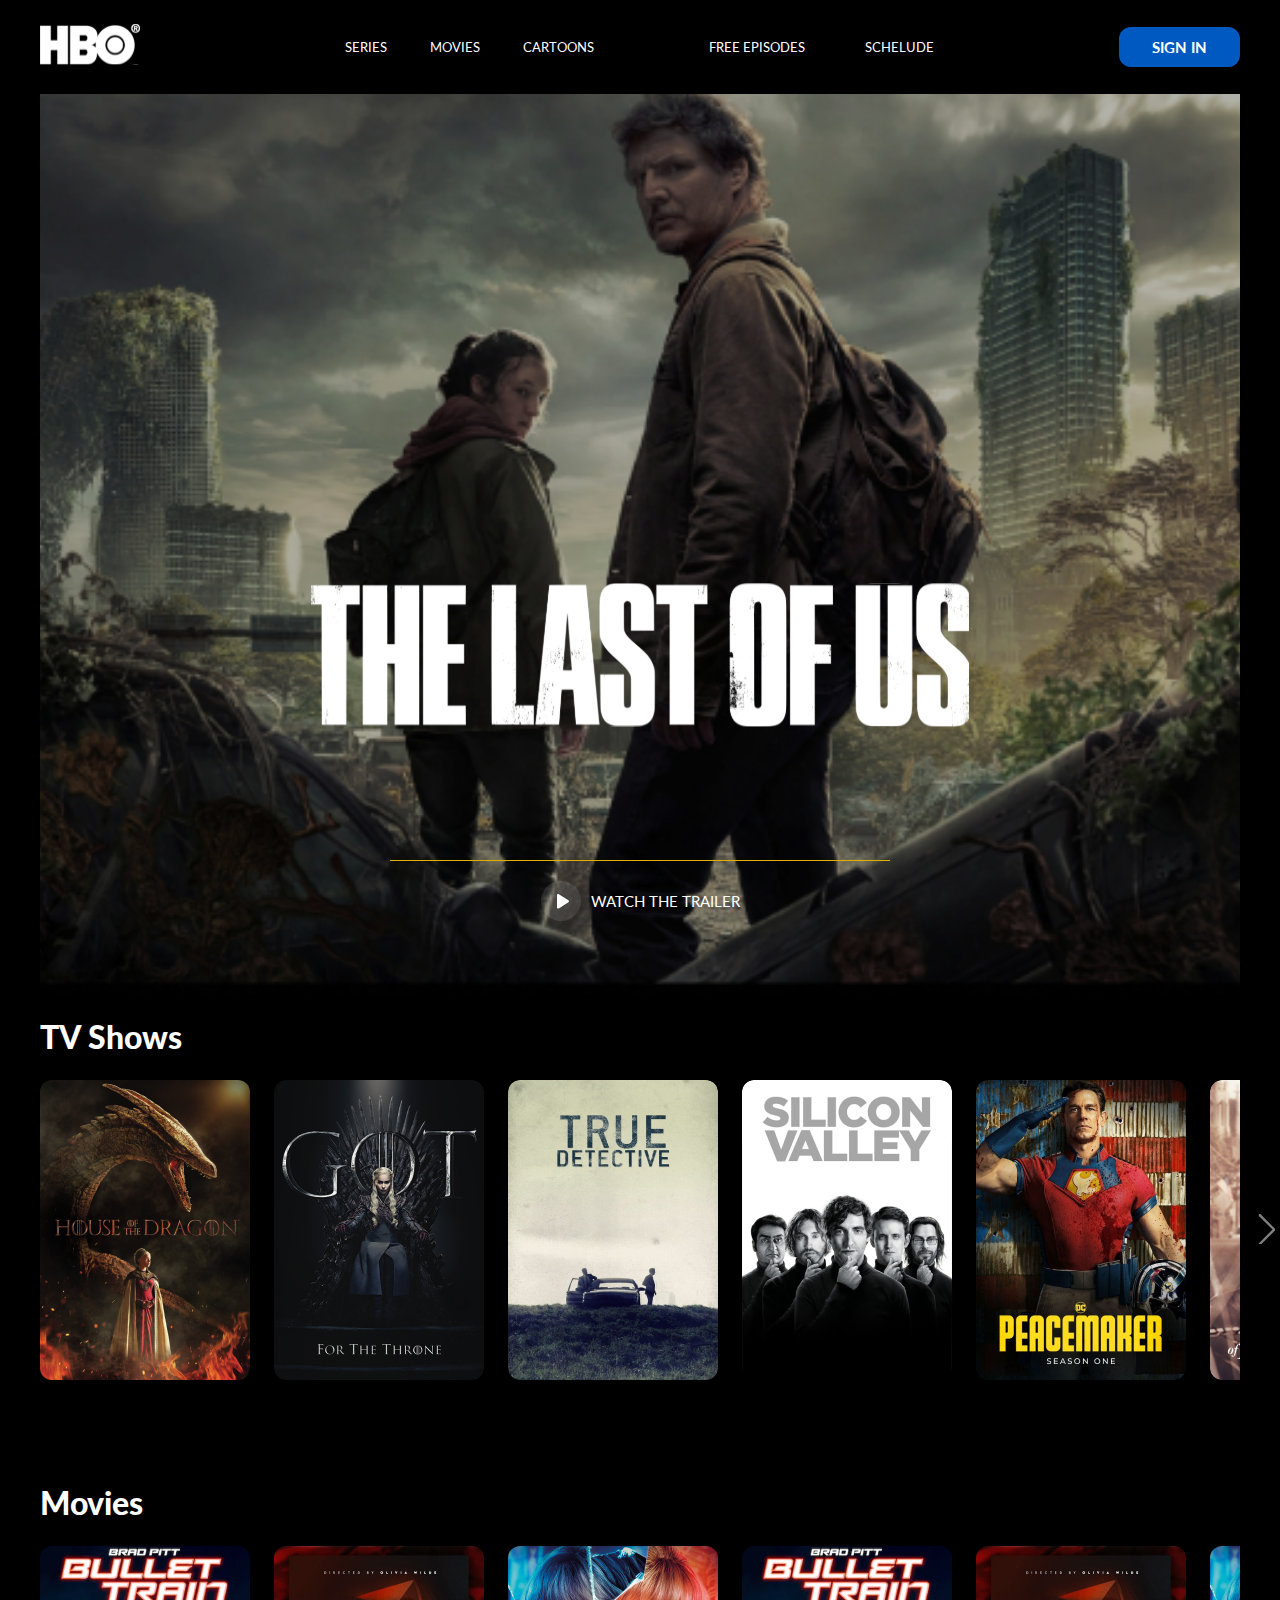
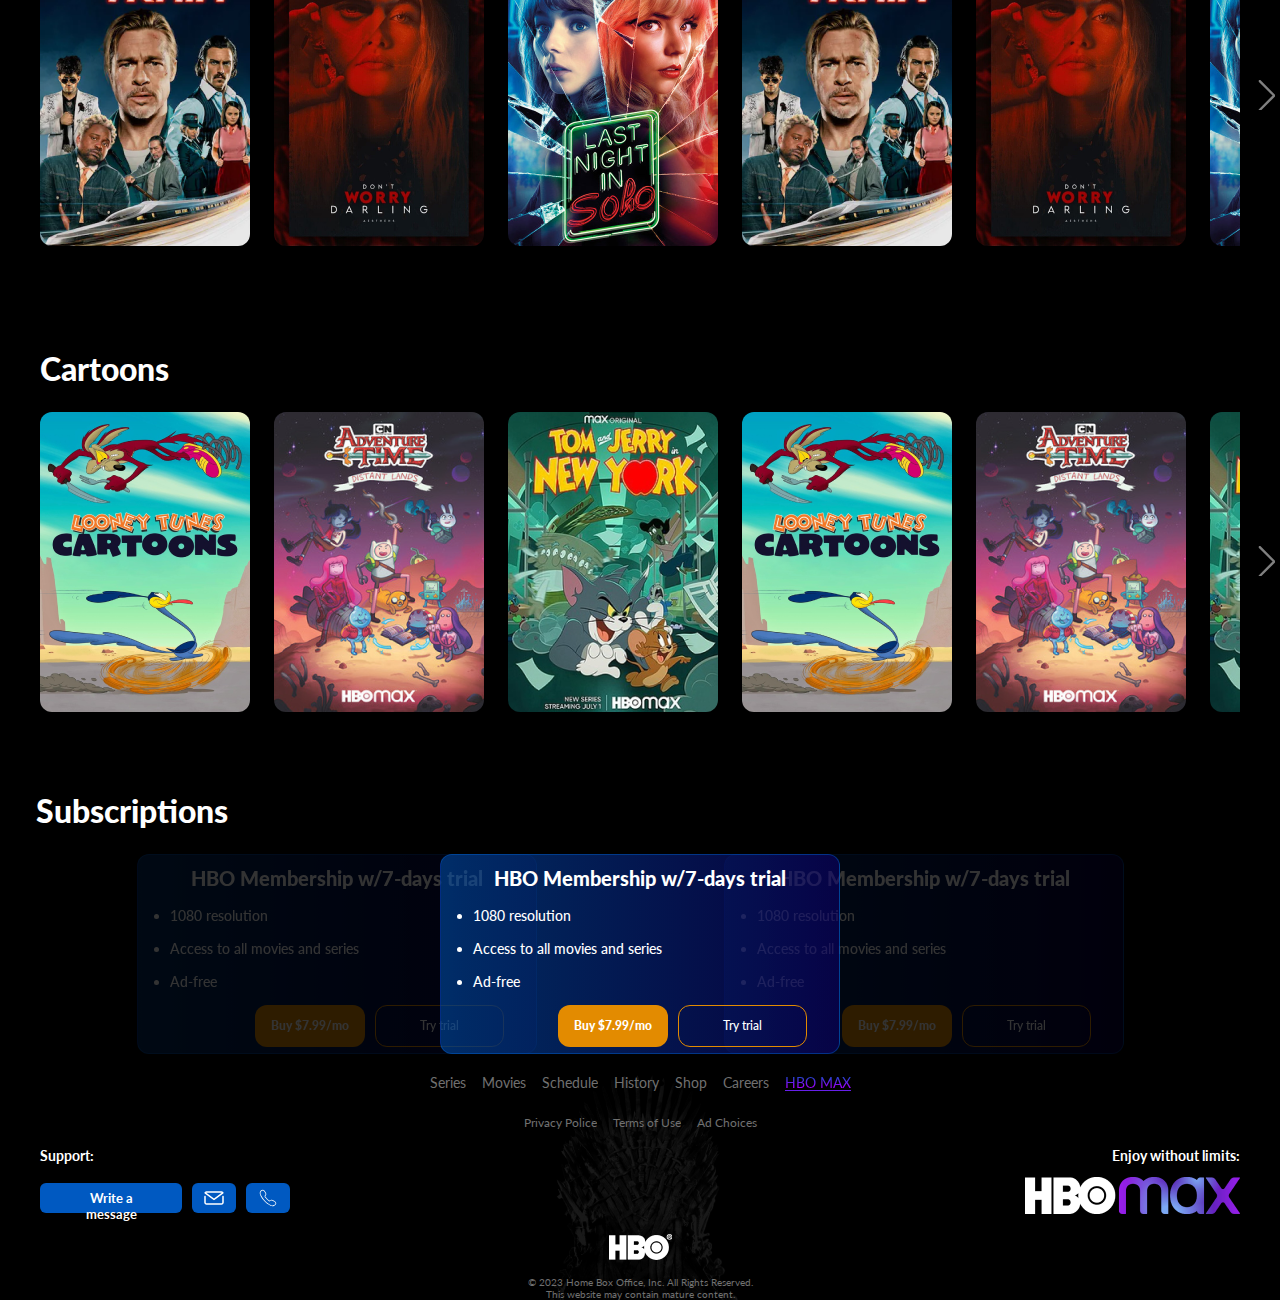
==== lesson 5/index.html @ 8c1ed406 "adding new files" ====
<!DOCTYPE html>
<html lang="en">

<head>
    <meta charset="UTF-8">
    <meta http-equiv="X-UA-Compatible" content="IE=edge">
    <meta name="viewport" content="width=device-width, initial-scale=1.0">
    <title>HBO</title>
    <link rel="stylesheet" href="./style.css">
    <link rel="preconnect" href="https://fonts.googleapis.com">
    <link rel="preconnect" href="https://fonts.gstatic.com" crossorigin>
    <link href="https://fonts.googleapis.com/css2?family=Lato:wght@400;700;900&display=swap" rel="stylesheet">
</head>

<body>
    <header class="header">
        <div class="container">
            <div class="header__HBO">
                <img src="./assets/img/header-logo.svg" alt="header-logo" class="header__logo">
            </div>
            <nav class="header__content">
                <div class="header__content-series">
                    <ul class="content__nav">
                        <li class="content__list"><a href="#tvshows" class="content__series-link">SERIES</a></li>
                        <li class="content__list"><a href="#movies" class="content__series-link">MOVIES</a></li>
                        <li class="content__list"><a href="#cartoons" class="content__series-link">CARTOONS</a></li>
                    </ul>
                </div>
                <div class="header__content-schelude">
                    <ul class="schelude__list">
                        <li class="schelude__link"><a href="index1.html" class="content__series-link">FREE EPISODES</a>
                        </li>
                        <li class="schelude__link"><a href="index3.html" class="content__series-link">SCHELUDE</a></li>
                    </ul>
                </div>
            </nav>
            <div class="header__button">
                <a href="#" class="button__sign">SIGN IN</a>
            </div>
            <div class="burger">
                <span class="line"></span>
                <span class="line"></span>
                <span class="line"></span>
            </div>
        </div>
        <div class="content-menu no">
            <ul class="menu-list">
                <li class="menu-list__item"><a href="" class="content-menu__link">SERIES</a></li>
                <li class="menu-list__item"><a href="" class="content-menu__link">MOVIES</a></li>
                <li class="menu-list__item"><a href="" class="content-menu__link">SCHEDULE</a></li>
                <li class="menu-list__item"><a href="" class="content-menu__link">FREE EPISODES</a></li>
            </ul>
            <button class="content-menu_button">SIGN IN</button>
        </div>
    </header>
    <section class="sign-up disabled">
        <div class="container">
            <h1 class="sign-in__title">SIGN UP</h1>
            <img src="./assets/img/close.svg" alt="" class="sign-in_close">
            <h2 class="sign-in__subtitle">Create an account</h2>

        </div>
        <form class="account">
            <h4 class="account-title">Create an account</h4>
            <div class="account__naming">
                <input class="input input-name" type="text" name="name" placeholder="Your name" />
                <input class="input input-surname" type="text" name="surname" placeholder="Your last name" />
            </div>
            <input class="input input-email" type="email" name="email" placeholder="Email" />
            <input class="input input-password" type="password" name="password" placeholder="Password" />
            <div class="signin__check-block">
                <input id="checkbox-spam" type="checkbox" name="checkbox" />
                <label for="checkbox-spam" class="checkbox-custom"></label>
                <p class="spam">
                    Use my email address to send marketing promotions and offers from
                    HBO Max (a WarnerMedia company) and Affiliates via email, social
                    media and other channels
                </p>
            </div>
            <button class="account-button">CREATE</button>
            <p class="account-privacy">To withdraw your consent (including any consent you have previously given)
                and to learn more about your rights and how
                to exercise them, please read the <span>Privacy Policy.</span></p>
        </form>
        </div>
    </section>
    <section class="hero">
        <div class="container slider">
            <img src="./assets/img/last-logo.svg" alt="hero-logo" class="hero-img">
            <div class="hero-line_basic">
                <div class="hero-line_cursor"></div>
                <div class="hero-line"></div>
            </div>
            <div class="hero-watch">
                <button class="hero-button"></button>
                <p class="hero-text">WATCH THE TRAILER</p>

            </div>

        </div>
    </section>

    <section class="cards" id="tvshows">
        <div class="container cards-arrow">
            <div class="cards-heading">
                <h2 class="cards__title">TV Shows</h2>
            </div>
            <div class="cards-content">
                <div class="card" style="background-image:url(./assets/img/card-1.png)">
                    <div class="card-inside">
                        <div class="card-visible">
                            <div class="card-rating">
                                <div class="star"><img src="./assets/img/rating.svg" alt=""></div>
                                <div class="number">8.1</div>
                            </div>
                            <p class="card-year">2022</p>
                        </div>
                        <p class="season">Season 1</p>
                        <h3 class="card-title">House of the Dragon</h3>
                        <p class="card-subtitle">An internal succession war within House Targaryen at the height of its
                            power, 172 years before the birth of Daenerys
                            Targaryen.</p>
                        <button class="card-button">WATCH</button>
                    </div>
                </div>
                <div class="card" style="background-image:url(./assets/img/card-2.png)">
                    <div class="card-inside">
                        <div class="card-visible">
                            <div class="card-rating">
                                <div class="star"><img src="./assets/img/rating.svg" alt=""></div>
                                <div class="number">8.1</div>
                            </div>
                            <p class="card-year">2022</p>
                        </div>
                        <p class="season">Season 1</p>
                        <h3 class="card-title">House of the Dragon</h3>
                        <p class="card-subtitle">An internal succession war within House Targaryen at the height of its
                            power, 172 years before the birth of Daenerys
                            Targaryen.</p>
                        <button class="card-button">WATCH</button>
                    </div>
                </div>
                <div class="card" style="background-image:url(./assets/img/card-3.png)">
                    <div class="card-inside">
                        <div class="card-visible">
                            <div class="card-rating">
                                <div class="star"><img src="./assets/img/rating.svg" alt=""></div>
                                <div class="number">8.1</div>
                            </div>
                            <p class="card-year">2022</p>
                        </div>
                        <p class="season">Season 1</p>
                        <h3 class="card-title">House of the Dragon</h3>
                        <p class="card-subtitle">An internal succession war within House Targaryen at the height of its
                            power, 172 years before the birth of Daenerys
                            Targaryen.</p>
                        <button class="card-button">WATCH</button>
                    </div>
                </div>
                <div class="card" style="background-image:url(./assets/img/card-4.png)">
                    <div class="card-inside">
                        <div class="card-visible">
                            <div class="card-rating">
                                <div class="star"><img src="./assets/img/rating.svg" alt=""></div>
                                <div class="number">8.1</div>
                            </div>
                            <p class="card-year">2022</p>
                        </div>
                        <p class="season">Season 1</p>
                        <h3 class="card-title">House of the Dragon</h3>
                        <p class="card-subtitle">An internal succession war within House Targaryen at the height of its
                            power, 172 years before the birth of Daenerys
                            Targaryen.</p>
                        <button class="card-button">WATCH</button>
                    </div>
                </div>
                <div class="card" style="background-image:url(./assets/img/card-5.png)">
                    <div class="card-inside">
                        <div class="card-visible">
                            <div class="card-rating">
                                <div class="star"><img src="./assets/img/rating.svg" alt=""></div>
                                <div class="number">8.1</div>
                            </div>
                            <p class="card-year">2022</p>
                        </div>
                        <p class="season">Season 1</p>
                        <h3 class="card-title">House of the Dragon</h3>
                        <p class="card-subtitle">An internal succession war within House Targaryen at the height of its
                            power, 172 years before the birth of Daenerys
                            Targaryen.</p>
                        <button class="card-button">WATCH</button>
                    </div>
                </div>
                <div class="card" style="background-image:url(./assets/img/card-6.png)">
                    <div class="card-inside">
                        <div class="card-visible">
                            <div class="card-rating">
                                <div class="star"><img src="./assets/img/rating.svg" alt=""></div>
                                <div class="number">8.1</div>
                            </div>
                            <p class="card-year">2022</p>
                        </div>
                        <p class="season">Season 1</p>
                        <h3 class="card-title">House of the Dragon</h3>
                        <p class="card-subtitle">An internal succession war within House Targaryen at the height of its
                            power, 172 years before the birth of Daenerys
                            Targaryen.</p>
                        <button class="card-button">WATCH</button>
                    </div>
                </div>
                <div class="card" style="background-image:url(./assets/img/card-1.png)">
                    <div class="card-inside">
                        <div class="card-visible">
                            <div class="card-rating">
                                <div class="star"><img src="./assets/img/rating.svg" alt=""></div>
                                <div class="number">8.1</div>
                            </div>
                            <p class="card-year">2022</p>
                        </div>
                        <p class="season">Season 1</p>
                        <h3 class="card-title">House of the Dragon</h3>
                        <p class="card-subtitle">An internal succession war within House Targaryen at the height of its
                            power, 172 years before the birth of Daenerys
                            Targaryen.</p>
                        <button class="card-button">WATCH</button>
                    </div>
                </div>
            </div>
        </div>
    </section>
    <section class="cards" id="movies">
        <div class="container cards-arrow">
            <div class="cards-heading">
                <h2 class="cards__title">Movies</h2>
            </div>
            <div class="cards-content">
                <div class="card" style="background-image:url(./assets/img/card-7.png)">
                    <div class="card-inside">
                        <div class="card-visible">
                            <div class="card-rating">
                                <div class="star"><img src="./assets/img/rating.svg" alt=""></div>
                                <div class="number">8.1</div>
                            </div>
                            <p class="card-year">2022</p>
                        </div>
                        <p class="season">Season 1</p>
                        <h3 class="card-title">House of the Dragon</h3>
                        <p class="card-subtitle">An internal succession war within House Targaryen at the height of its
                            power, 172 years before the birth of Daenerys
                            Targaryen.</p>
                        <button class="card-button">WATCH</button>
                    </div>
                </div>
                <div class="card" style="background-image:url(./assets/img/card-8.png)">
                    <div class="card-inside">
                        <div class="card-visible">
                            <div class="card-rating">
                                <div class="star"><img src="./assets/img/rating.svg" alt=""></div>
                                <div class="number">8.1</div>
                            </div>
                            <p class="card-year">2022</p>
                        </div>
                        <p class="season">Season 1</p>
                        <h3 class="card-title">House of the Dragon</h3>
                        <p class="card-subtitle">An internal succession war within House Targaryen at the height of its
                            power, 172 years before the birth of Daenerys
                            Targaryen.</p>
                        <button class="card-button">WATCH</button>
                    </div>
                </div>
                <div class="card" style="background-image:url(./assets/img/card-9.png)">
                    <div class="card-inside">
                        <div class="card-visible">
                            <div class="card-rating">
                                <div class="star"><img src="./assets/img/rating.svg" alt=""></div>
                                <div class="number">8.1</div>
                            </div>
                            <p class="card-year">2022</p>
                        </div>
                        <p class="season">Season 1</p>
                        <h3 class="card-title">House of the Dragon</h3>
                        <p class="card-subtitle">An internal succession war within House Targaryen at the height of its
                            power, 172 years before the birth of Daenerys
                            Targaryen.</p>
                        <button class="card-button">WATCH</button>
                    </div>
                </div>
                <div class="card" style="background-image:url(./assets/img/card-7.png)">
                    <div class="card-inside">
                        <div class="card-visible">
                            <div class="card-rating">
                                <div class="star"><img src="./assets/img/rating.svg" alt=""></div>
                                <div class="number">8.1</div>
                            </div>
                            <p class="card-year">2022</p>
                        </div>
                        <p class="season">Season 1</p>
                        <h3 class="card-title">House of the Dragon</h3>
                        <p class="card-subtitle">An internal succession war within House Targaryen at the height of its
                            power, 172 years before the birth of Daenerys
                            Targaryen.</p>
                        <button class="card-button">WATCH</button>
                    </div>
                </div>
                <div class="card" style="background-image:url(./assets/img/card-8.png)">
                    <div class="card-inside">
                        <div class="card-visible">
                            <div class="card-rating">
                                <div class="star"><img src="./assets/img/rating.svg" alt=""></div>
                                <div class="number">8.1</div>
                            </div>
                            <p class="card-year">2022</p>
                        </div>
                        <p class="season">Season 1</p>
                        <h3 class="card-title">House of the Dragon</h3>
                        <p class="card-subtitle">An internal succession war within House Targaryen at the height of its
                            power, 172 years before the birth of Daenerys
                            Targaryen.</p>
                        <button class="card-button">WATCH</button>
                    </div>
                </div>
                <div class="card" style="background-image:url(./assets/img/card-9.png)">
                    <div class="card-inside">
                        <div class="card-visible">
                            <div class="card-rating">
                                <div class="star"><img src="./assets/img/rating.svg" alt=""></div>
                                <div class="number">8.1</div>
                            </div>
                            <p class="card-year">2022</p>
                        </div>
                        <p class="season">Season 1</p>
                        <h3 class="card-title">House of the Dragon</h3>
                        <p class="card-subtitle">An internal succession war within House Targaryen at the height of its
                            power, 172 years before the birth of Daenerys
                            Targaryen.</p>
                        <button class="card-button">WATCH</button>
                    </div>
                </div>
                <div class="card" style="background-image:url(./assets/img/card-7.png)">
                    <div class="card-inside">
                        <div class="card-visible">
                            <div class="card-rating">
                                <div class="star"><img src="./assets/img/rating.svg" alt=""></div>
                                <div class="number">8.1</div>
                            </div>
                            <p class="card-year">2022</p>
                        </div>
                        <p class="season">Season 1</p>
                        <h3 class="card-title">House of the Dragon</h3>
                        <p class="card-subtitle">An internal succession war within House Targaryen at the height of its
                            power, 172 years before the birth of Daenerys
                            Targaryen.</p>
                        <button class="card-button">WATCH</button>
                    </div>
                </div>
            </div>
        </div>
    </section>
    <section class="cards" id="cartoons">
        <div class="container cards-arrow">
            <div class="cards-heading">
                <h2 class="cards__title">Cartoons</h2>
            </div>
            <div class="cards-content">
                <div class="card" style="background-image:url(./assets/img/card-10.png)">
                    <div class="card-inside">
                        <div class="card-visible">
                            <div class="card-rating">
                                <div class="star"><img src="./assets/img/rating.svg" alt=""></div>
                                <div class="number">8.1</div>
                            </div>
                            <p class="card-year">2022</p>
                        </div>
                        <p class="season">Season 1</p>
                        <h3 class="card-title">House of the Dragon</h3>
                        <p class="card-subtitle">An internal succession war within House Targaryen at the height of its
                            power, 172 years before the birth of Daenerys
                            Targaryen.</p>
                        <button class="card-button">WATCH</button>
                    </div>
                </div>
                <div class="card" style="background-image:url(./assets/img/card-11.png)">
                    <div class="card-inside">
                        <div class="card-visible">
                            <div class="card-rating">
                                <div class="star"><img src="./assets/img/rating.svg" alt=""></div>
                                <div class="number">8.1</div>
                            </div>
                            <p class="card-year">2022</p>
                        </div>
                        <p class="season">Season 1</p>
                        <h3 class="card-title">House of the Dragon</h3>
                        <p class="card-subtitle">An internal succession war within House Targaryen at the height of its
                            power, 172 years before the birth of Daenerys
                            Targaryen.</p>
                        <button class="card-button">WATCH</button>
                    </div>
                </div>
                <div class="card" style="background-image:url(./assets/img/card-12.png)">
                    <div class="card-inside">
                        <div class="card-visible">
                            <div class="card-rating">
                                <div class="star"><img src="./assets/img/rating.svg" alt=""></div>
                                <div class="number">8.1</div>
                            </div>
                            <p class="card-year">2022</p>
                        </div>
                        <p class="season">Season 1</p>
                        <h3 class="card-title">House of the Dragon</h3>
                        <p class="card-subtitle">An internal succession war within House Targaryen at the height of its
                            power, 172 years before the birth of Daenerys
                            Targaryen.</p>
                        <button class="card-button">WATCH</button>
                    </div>
                </div>
                <div class="card" style="background-image:url(./assets/img/card-10.png)">
                    <div class="card-inside">
                        <div class="card-visible">
                            <div class="card-rating">
                                <div class="star"><img src="./assets/img/rating.svg" alt=""></div>
                                <div class="number">8.1</div>
                            </div>
                            <p class="card-year">2022</p>
                        </div>
                        <p class="season">Season 1</p>
                        <h3 class="card-title">House of the Dragon</h3>
                        <p class="card-subtitle">An internal succession war within House Targaryen at the height of its
                            power, 172 years before the birth of Daenerys
                            Targaryen.</p>
                        <button class="card-button">WATCH</button>
                    </div>
                </div>
                <div class="card" style="background-image:url(./assets/img/card-11.png)">
                    <div class="card-inside">
                        <div class="card-visible">
                            <div class="card-rating">
                                <div class="star"><img src="./assets/img/rating.svg" alt=""></div>
                                <div class="number">8.1</div>
                            </div>
                            <p class="card-year">2022</p>
                        </div>
                        <p class="season">Season 1</p>
                        <h3 class="card-title">House of the Dragon</h3>
                        <p class="card-subtitle">An internal succession war within House Targaryen at the height of its
                            power, 172 years before the birth of Daenerys
                            Targaryen.</p>
                        <button class="card-button">WATCH</button>
                    </div>
                </div>
                <div class="card" style="background-image:url(./assets/img/card-12.png)">
                    <div class="card-inside">
                        <div class="card-visible">
                            <div class="card-rating">
                                <div class="star"><img src="./assets/img/rating.svg" alt=""></div>
                                <div class="number">8.1</div>
                            </div>
                            <p class="card-year">2022</p>
                        </div>
                        <p class="season">Season 1</p>
                        <h3 class="card-title">House of the Dragon</h3>
                        <p class="card-subtitle">An internal succession war within House Targaryen at the height of its
                            power, 172 years before the birth of Daenerys
                            Targaryen.</p>
                        <button class="card-button">WATCH</button>
                    </div>
                </div>
                <div class="card" style="background-image:url(./assets/img/card-10.png)">
                    <div class="card-inside">
                        <div class="card-visible">
                            <div class="card-rating">
                                <div class="star"><img src="./assets/img/rating.svg" alt=""></div>
                                <div class="number">8.1</div>
                            </div>
                            <p class="card-year">2022</p>
                        </div>
                        <p class="season">Season 1</p>
                        <h3 class="card-title">House of the Dragon</h3>
                        <p class="card-subtitle">An internal succession war within House Targaryen at the height of its
                            power, 172 years before the birth of Daenerys
                            Targaryen.</p>
                        <button class="card-button">WATCH</button>
                    </div>
                </div>
            </div>
        </div>
    </section>
    <section class="sub">
        <div class="container">
            <div class="sub-title">
                <h2 class="sub-title__text">Subscriptions</h2>
            </div>
            <div class="sub__cards">
                <div class="sub__cards-first">
                    <h2 class="card__title">HBO Membership w/7-days trial</h2>
                    <ul class="sub__card-list">
                        <li class="sub__list-item">1080 resolution</li>
                        <li class="sub__list-item">Access to all movies and series</li>
                        <li class="sub__list-item">Ad-free</li>
                    </ul>
                    <div class="sub__buttons">
                        <button class="button__sub">Buy $7.99/mo</button>
                        <button class="button__sub-primary">Try trial</button>
                    </div>
                </div>
                <div class="sub__cards-second">
                    <h2 class="card__title">HBO Membership w/7-days trial</h2>
                    <ul class="sub__card-list">
                        <li class="sub__list-item">1080 resolution</li>
                        <li class="sub__list-item">Access to all movies and series</li>
                        <li class="sub__list-item">Ad-free</li>
                    </ul>
                    <div class="sub__buttons">
                        <button class="button__sub">Buy $7.99/mo</button>
                        <button class="button__sub-primary">Try trial</button>
                    </div>
                </div>
                <div class="sub__cards-third">
                    <h2 class="card__title">HBO Membership w/7-days trial</h2>
                    <ul class="sub__card-list">
                        <li class="sub__list-item">1080 resolution</li>
                        <li class="sub__list-item">Access to all movies and series</li>
                        <li class="sub__list-item">Ad-free</li>
                    </ul>
                    <div class="sub__buttons">
                        <button class="button__sub">Buy $7.99/mo</button>
                        <button class="button__sub-primary">Try trial</button>
                    </div>
                </div>
            </div>
        </div>
    </section>
    <footer class="footer">
        <div class="container">
            <div class="footer-content">
                <ul class="content-list">
                    <li class="content-item"><a href="#" class="content-link">Series</a></li>
                    <li class="content-item"><a href="#" class="content-link">Movies</a></li>
                    <li class="content-item"><a href="./index3.html" class="content-link">Schedule</a></li>
                    <li class="content-item"><a href="#" class="content-link">History</a></li>
                    <li class="content-item"><a href="#" class="content-link">Shop</a></li>
                    <li class="content-item"><a href="#" class="content-link">Careers</a></li>
                    <li class="content-item"><a href="#" class="content-link content-big">HBO MAX</a></li>
                </ul>
            </div>
            <div class="footer-policy">
                <ul class="privacy-list">
                    <li class="privacy-item"><a href="#" class="privacy-link">Privacy Police</a></li>
                    <li class="privacy-item"><a href="#" class="privacy-link">Terms of Use</a></li>
                    <li class="privacy-item"><a href="#" class="privacy-link">Ad Choices</a></li>
                </ul>
            </div>
            <div class="footer-hbo">
                <div class="hbo-text">
                    <div class="hbo-enjoy">
                        <p class="support-text">Support:</p>

                    </div>
                    <div class="hbo-support">
                        <p class="enjoy-text">Enjoy without limits:</p>
                    </div>
                </div>
                <div class="hbo-buttons">
                    <div class="small-buttons">
                        <button class="small-write">Write a message</button>
                        <button class="small-mail"></button>
                        <button class="small-phone"></button>
                    </div>
                    <div class="big-button">
                        <img src="./assets/img/hbo-max.png" alt="hbo-max image" class="hbo-max_image">
                    </div>
                </div>
            </div>
            <div class="hbo-center">

                <img src="./assets/img/hbo-logo.png" alt="center-logo" class="center-logo">
                <img src="./assets/img/hbo-max.svg" alt="" class="hbo-max">
            </div>
            <div class="footer-text">
                <p class="text-color">© 2023 Home Box Office, Inc. All Rights Reserved.<br>
                    This website may contain mature content.</p>
            </div>
        </div>
    </footer>
    <script src="./index.js"></script>
</body>

</html>
---- lesson 5/style.css ----
* {
    box-sizing: border-box;
    margin: 0;
    padding: 0;
}

html {
    scroll-behavior: smooth;
}

a {
    text-decoration: none;
}

button {
    border: none;
}

.header .container {
    width: 1290px;
    margin: 0 auto;
    padding-top: 24px;
    display: flex;
    justify-content: space-between;
    padding-bottom: 25px;

}

.header {
    background: #000000;

}

.header__content {
    display: flex;
    justify-content: space-between;
}

.header__button {
    display: flex;
    align-items: center;
}

.header__content-series {

    margin-right: 115px;
}

.content__nav {
    display: flex;
}

.header__content-series {
    display: flex;
    list-style-type: none;
    align-items: center;

}

.content__list {
    margin-right: 43px;
}

.content__list:last-child {
    margin-right: 0;
}

.content__series-link {
    font-family: 'Lato';
    font-style: normal;
    font-weight: 400;
    font-size: 13px;
    line-height: 16px;
    text-decoration: none;
    color: #FFFFFF;


}

.content__lseries-link:last-child {
    margin-right: 0;
}

.header__content-schelude {
    display: flex;
}

.schelude__list {
    display: flex;
    align-items: center;
    list-style: none;
}

.schelude__link {
    font-family: 'Lato';
    font-style: normal;
    font-weight: 400;
    font-size: 13px;
    line-height: 16px;
    text-decoration: none;
    color: #FFFFFF;
    margin-right: 40px;
}



.schelude__link:last-child {
    margin-right: 0;
    transform: translateX(20px);
}

.button__sign {
    background: #0059C1;
    border-radius: 12px;
    padding: 11px 33px;
    font-family: 'Lato';
    font-style: normal;
    font-weight: 700;
    font-size: 15px;
    line-height: 18px;
    /* identical to box height */
    text-decoration: none;

    color: #FFFFFF;
}

.hero {
    background-color: #000000;

}

.hero .container {
    max-width: 1274px;
    height: 100vh;
    margin: 0 auto;
    padding-bottom: 20px;
    background-image: url(./assets/img/fon.png);
    background-size: cover;
    background-repeat: no-repeat;
    background-position: center;
    display: flex;
    justify-content: center;
    flex-direction: column;
    position: relative;
    padding-bottom: 31px;
    transition: background-image 1s ease-in;

}




.hero-img {
    padding-top: 342px;
    margin: 0 auto;
    width: 658px;
    height: 80%;

}

.hero-watch {
    display: flex;
    justify-content: center;
    align-items: center;
}


.hero-line_basic {
    margin-top: 28px;
    display: flex;
    justify-content: center;
    margin-bottom: 20px;
    position: relative;
}

.hero-line {
    border-bottom: 1px solid #fff;
    width: 500px;

}

.hero-line_cursor {
    border-bottom: 1px solid #E3B100;
    width: 500px;
    position: absolute;
    top: 0;
    left: 388px;
    z-index: 1;
    animation: length 12s infinite;
}

@keyframes length {
    0% {
        width: 0%;
    }

    33% {
        width: 165px;
    }

    66% {
        width: 330px;
    }


}



.hero-text {
    font-family: 'Lato';
    font-style: normal;
    font-weight: 400;
    font-size: 15px;
    line-height: 18px;
    /* identical to box height */
    position: relative;

    color: #FFFFFF;
}

.hero-trailer {
    margin-right: 10px;
}

.hero-button {
    background: url("./assets/img/last-play.svg");
    width: 40px;
    height: 40px;
    margin-right: 10px;
}

.cards {
    background-color: #000000;
    padding-top: 24px;
    padding-bottom: 80px;
}

.cards .container {
    max-width: 1290px;
    margin: 0 auto;

}

.cards-content {
    overflow-x: auto;
}

::-webkit-scrollbar {
    display: none;
}

.cards__title {

    font-family: 'Lato';
    font-style: normal;
    font-weight: 900;
    font-size: 32px;
    line-height: 38px;

    color: #FFFFFF;
    margin-bottom: 24px;
}

.cards-content {
    display: flex;
}

.card {
    width: 210px;
    margin-right: 24px;
    height: 300px;
    border-radius: 12px;
}

.card:last-child {
    margin-right: 0;
}

.card-visible {
    display: flex;
    justify-content: space-between;
    align-items: center;
    padding-top: 20px;
}

.card-rating {
    display: flex;
    justify-content: space-between;
    align-items: center;

}

.card-inside {
    padding-left: 20px;
    padding-right: 20px;
    height: 300px;
    background: rgba(255, 255, 255, 0.15);
    backdrop-filter: blur(5px);
    opacity: 0;
    border-radius: 12px;
}

.card-inside:hover {
    opacity: 1;
    transition: 0.4s;
}

.star {
    margin-right: 6px;
}

.number {
    font-family: 'Lato';
    font-style: normal;
    font-weight: 500;
    font-size: 12px;
    line-height: 14px;

    color: #E3B100;
}

.card-year {
    font-family: 'Lato';
    font-style: normal;
    font-weight: 500;
    font-size: 12px;
    line-height: 14px;

    color: rgba(255, 255, 255, 0.5);
}

.season {
    font-family: 'Lato';
    font-style: normal;
    font-weight: 500;
    font-size: 14px;
    line-height: 17px;
    /* identical to box height */
    margin-top: 56px;
    margin-bottom: 7px;
    color: rgba(255, 255, 255, 0.5);
}

.card-title {
    font-family: 'Lato';
    font-style: normal;
    font-weight: 900;
    font-size: 18px;
    line-height: 22px;
    /* identical to box height */
    white-space: nowrap;
    color: #FFFFFF;
    margin-bottom: 7px;
}

.hbo-max {
    display: none;
}

.card-subtitle {
    font-family: 'Lato';
    font-style: normal;
    font-weight: 400;
    font-size: 11px;
    line-height: 13px;

    color: #E8E8E8;
    margin-bottom: 48px;
}

.card-button {
    background: #0059C1;
    border-radius: 12px;
    width: 170px;
    height: 38px;
    border: none;
    font-family: 'Lato';
    font-style: normal;
    font-weight: 700;
    font-size: 13px;
    line-height: 16px;
    /* identical to box height */
    padding-right: 20px;
    text-align: right;
    color: #FFFFFF;
    position: relative;
}

.card-button::before {
    content: '';
    top: 12px;
    left: 16px;
    width: 12px;
    height: 14px;
    background: url(./assets/img/arrow.svg);
    position: absolute;
}

.sub {
    background-color: #000000;
}

.sub .container {
    /* max-width: 1290px; */
    margin: 0 auto;
    padding-bottom: 20px;

}

.sub-title {
    width: 1270px;
    margin: 0 auto;
}

.sub-title__text {
    font-family: 'Lato';
    font-style: normal;
    font-weight: 900;
    font-size: 32px;
    line-height: 38px;
    margin-left: -4px;
    color: #FFFFFF;
    margin-bottom: 24px;

}

.sub__cards {
    display: flex;
    justify-content: center;
}

.sub__cards-first {
    background: linear-gradient(90deg, rgba(0, 89, 193, 0.5) 0%, rgba(13, 0, 123, 0.5) 100%);
    border: 1px solid rgba(0, 89, 193, 0.5);
    border-radius: 12px;
    width: 502px;
    height: 296px;
    transform: translateX(97px);
    opacity: 0.2;

}

.sub__cards-second {
    background: linear-gradient(90deg, rgba(0, 89, 193, 0.5) 0%, rgba(13, 0, 123, 0.5) 100%);
    border: 1px solid rgba(0, 89, 193, 0.5);
    border-radius: 12px;
    width: 502px;
    height: 296px;
    z-index: 1;
}

.sub__cards-third {
    background: linear-gradient(90deg, rgba(0, 89, 193, 0.5) 0%, rgba(13, 0, 123, 0.5) 100%);
    border: 1px solid rgba(0, 89, 193, 0.5);
    border-radius: 12px;
    width: 502px;
    height: 296px;
    transform: translateX(-116px);
    opacity: 0.2;
}

.card__title {
    font-family: 'Lato';
    font-style: normal;
    font-weight: 900;
    font-size: 30px;
    line-height: 36px;
    /* identical to box height */
    margin-top: 32px;
    text-align: center;
    color: #FFFFFF;
}

.sub__card-list {
    margin-top: 35px;
    margin-left: 32px;
}

.sub__list-item {
    font-family: 'Lato';
    font-style: normal;
    font-weight: 500;
    font-size: 16px;
    line-height: 19px;
    margin-bottom: 14px;
    color: #FFFFFF;
}

.sub__buttons {
    display: flex;
    justify-content: end;
    margin-right: 32px;
    margin-top: 32px;
}

.content-menu {
    display: flex;
    justify-content: center;
    flex-direction: column;
    margin-left: 60px;
    margin-bottom: 14px;
}

.button__sub {
    font-family: 'Lato';
    font-style: normal;
    font-weight: 900;
    font-size: 18px;
    line-height: 22px;
    padding: 9px 16px;
    background: #E38B00;
    border-radius: 12px;
    margin-right: 10px;
    color: #FFFFFF;
}

.button__sub-primary {
    font-family: 'Lato';
    font-style: normal;
    font-weight: 500;
    font-size: 18px;
    line-height: 22px;
    border: 1px solid #E38B00;
    border-radius: 12px;
    background: transparent;
    padding: 9px 44px;
    color: #FFFFFF;
}

body {
    background-color: #000000;

}

.sign-up {
    background: #000000;
    height: 922px;
    background-image: url(./assets/img/sign-in__inner.png);
    background-position: center;
    background-repeat: no-repeat;
    background-size: cover;
    height: 510px;
    position: fixed;
    width: 781px;
    top: 50%;
    left: 50%;
    transform: translate(-50%, -50%);
    z-index: 2;
    transition: 0.3s ease-in;
}

.sign-in .container {
    max-width: 1068px;
    margin: 0 auto;



}

.sign-in__title {
    text-align: center;
    font-family: 'Lato';
    font-style: normal;
    font-weight: 900;
    font-size: 32px;
    line-height: 38px;
    margin-top: 24px;
    color: #FFFFFF;
    margin-bottom: 12px;
}

.sign-in__subtitle {
    font-family: 'Lato';
    font-style: normal;
    font-weight: 700;
    font-size: 24px;
    line-height: 29px;
    /* identical to box height */


    color: #FFFFFF;
    margin-bottom: 32px;
    text-align: center;
}

.sign-in__cards {
    display: flex;
    justify-content: center;
    margin-bottom: 32px;
}

.card-first {
    width: 502px;
    height: 250px;
    background: linear-gradient(90deg, rgba(0, 89, 193, 0.5) 0%, rgba(13, 0, 123, 0.5) 100%);
    border-radius: 12px;
    margin-right: 35px;
}

.card-inner {
    display: flex;
    justify-content: space-between;
    margin-top: 32px;
    align-items: center;
    margin-bottom: 32px;
}

.card-name {
    font-family: 'Lato';
    font-style: normal;
    font-weight: 900;
    font-size: 30px;
    line-height: 36px;
    /* identical to box height */

    margin-left: 32px;
    color: #FFFFFF;
}

.card-price {
    font-family: 'Lato';
    font-style: normal;
    font-weight: 500;
    font-size: 24px;
    line-height: 29px;
    /* identical to box height */

    margin-right: 32px;
    color: #FFFFFF;
}

.cards-subtitle {
    font-family: 'Lato';
    font-style: normal;
    font-weight: 500;
    font-size: 16px;
    line-height: 24px;
    /* identical to box height, or 150% */
    margin-left: 32px;
    color: #FFFFFF;
}

.cards-button {
    padding: 9px 16px;
    width: 93px;
    height: 40px;
    font-family: 'Lato';
    font-style: normal;
    font-weight: 900;
    font-size: 18px;
    line-height: 22px;
    /* identical to box height */


    color: #FFFFFF;
    background: #E38B00;
    border-radius: 12px;
    margin-left: 377px;
}

.card-second__subtitle {
    font-family: 'Lato';
    font-style: normal;
    font-weight: 500;
    font-size: 16px;
    line-height: 24px;
    /* or 150% */


    color: #FFFFFF;
    margin-left: 32px;
    margin-bottom: 25px;
}

.card-second {
    width: 502px;
    height: 250px;

    background: linear-gradient(90deg, rgba(0, 89, 193, 0.5) 0%, rgba(13, 0, 123, 0.5) 100%);
    border: 1px solid rgba(0, 89, 193, 0.5);
    border-radius: 12px;
    position: relative;
}

.card-img {
    position: absolute;
    top: -9px;
    right: -9px;
}

.account {
    max-width: 740px;
    margin: 0 auto;
}

.account__naming {
    display: flex;
    gap: 30px;
}

.input {
    outline: none;
    background: #000000;
    border: none;
    font-family: "Lato";
    font-style: normal;
    font-weight: 500;
    font-size: 16px;
    line-height: 19px;
    color: #ffffff;
    padding-bottom: 12px;
    border-bottom: 2px solid #d9d9d9;
    transition: all 0.3s ease-in-out;
}

.input-name,
.input-surname {
    display: flex;
    max-width: 350px;
    width: 100%;
    gap: 32px;
    background: transparent;
}

.input-email,
.input-password {
    width: 733px;
    background: transparent;
}

.input-name,
.input-surname,
.input-email {
    margin-bottom: 24px;
}

.input:focus {
    border-bottom: 2px solid #e38b00;
}

.signin__check-block {
    margin: 19px 0 32px 0;
    display: flex;
}

.spam {
    font-family: "Lato";
    font-style: normal;
    font-weight: 500;
    font-size: 14px;
    line-height: 17px;
    margin-left: 15px;
    color: rgba(255, 255, 255, 0.5);
    margin-bottom: 32px;
}

#checkbox-spam {
    opacity: 0;
    display: none;
}

#checkbox-spam~label::before {
    content: "";
    text-align: center;
    color: white;
    line-height: 10px;
    width: 20px;
    height: 20px;
    border: 1px solid #d9d9d9;
    border-radius: 0.25em;
    margin: 0.25em;
    display: inline-block;
}

#checkbox-spam:checked~label::before {
    background-image: url("data:image/svg+xml,%3csvg xmlns='http://www.w3.org/2000/svg' viewBox='0 0 8 8'%3e%3cpath fill='%23fff' d='M6.564.75l-3.59 3.612-1.538-1.55L0 4.26 2.974 7.25 8 2.193z'/%3e%3c/svg%3e");
    border: 1px solid #e38b00;
}

.account-button {
    width: 733px;
    height: 40px;
    font-family: 'Lato';
    font-style: normal;
    font-weight: 700;
    font-size: 15px;
    line-height: 18px;
    /* identical to box height */

    background: #0059C1;
    border-radius: 12px;
    color: #FFFFFF;
    margin-bottom: 16px;
}

.account-privacy {
    font-family: 'Lato';
    font-style: normal;
    font-weight: 500;
    font-size: 12px;
    line-height: 14px;

    color: #FFFFFF;
}

span {
    color: #E38B00;
    cursor: pointer;
    text-decoration: underline #E38B00;
}

.cards-arrow {
    position: relative;
}

.cards-arrow::after {
    content: '';
    width: 17px;
    height: 31px;
    position: absolute;
    top: 195px;
    right: -35px;
    background-image: url(./assets/img/next.svg);
}

.footer .container {
    width: 1290px;
    margin: 0 auto;
    background-image: url(./assets/img/footer-bg.png);
    background-repeat: no-repeat;
    background-position: center;
}

.footer-content {
    display: flex;
    justify-content: center;
}

.content-list {
    display: flex;
    margin-bottom: 21px;
}

.content-item {
    margin-right: 16px;
}

.content-item:last-child {
    margin-right: 0px;
}

.content-link {
    text-decoration: none;
    font-family: 'Lato';
    font-style: normal;
    font-weight: 400;
    font-size: 14px;
    line-height: 17px;
    /* identical to box height */


    color: #707070;
}

.content-link:hover {
    font-family: 'Lato';
    font-style: normal;
    font-weight: 400;
    font-size: 14px;
    line-height: 17px;
    /* identical to box height */

    transition: 0.3s;
    color: #FFFFFF;
}

.content-big {
    background: linear-gradient(180deg, #0059C1 0%, #9E00FF 77.08%);
    -webkit-background-clip: text;
    -webkit-text-fill-color: transparent;
    background-clip: text;
    text-fill-color: transparent;
    text-decoration: underline;
    position: relative;
}

.content-big::before {
    content: '';
    width: 66px;
    height: 1px;
    bottom: 0;
    left: 0;
    background: linear-gradient(180deg, #0059C1 0%, #9E00FF 77.08%);
    position: absolute;
}

.footer-policy {
    display: flex;
    justify-content: center;
}

.privacy-list {
    display: flex;
    margin-bottom: 16px;
}

.privacy-item {
    margin-right: 16px;
}

.privacy-item:last-child {
    margin-right: 0px;
}

.privacy-link {
    font-family: 'Lato';
    font-style: normal;
    font-weight: 400;
    font-size: 12px;
    line-height: 14px;

    color: #707070;
    text-decoration: none;
}

.privacy-link:hover {
    font-family: 'Lato';
    font-style: normal;
    font-weight: 400;
    font-size: 12px;
    line-height: 17px;
    /* identical to box height */

    transition: 0.3s;
    color: #FFFFFF;
}

.hbo-text {
    display: flex;
    justify-content: space-between;
    margin-bottom: 13px;
}

.support-text {
    font-family: 'Lato';
    font-style: normal;
    font-weight: 700;
    font-size: 14px;
    line-height: 17px;
    /* identical to box height */


    color: #FFFFFF;
}

.enjoy-text {
    font-family: 'Lato';
    font-style: normal;
    font-weight: 700;
    font-size: 14px;
    line-height: 17px;
    /* identical to box height */


    color: #FFFFFF;
}

.hbo-buttons {
    display: flex;
    justify-content: space-between;
    align-items: center;
    margin-bottom: 16px;
}

.small-buttons {
    display: flex;
    align-items: center;
}

.small-write {
    font-family: 'Lato';
    font-style: normal;
    font-weight: 700;
    font-size: 13px;
    line-height: 16px;
    /* identical to box height */
    width: 142px;
    height: 30px;
    padding: 7px 23px;
    color: #FFFFFF;
    background: #0059C1;
    border-radius: 6px;
    margin-right: 10px;
}

.small-mail {
    width: 44px;
    height: 30px;
    background: #0059C1;
    border-radius: 6px;
    background-image: url(./assets/img/email.svg);
    background-repeat: no-repeat;
    background-position: center;
    margin-right: 10px;

}

.small-phone {
    width: 44px;
    height: 30px;
    background: #0059C1;
    border-radius: 6px;
    background-image: url(./assets/img/phone.svg);
    background-repeat: no-repeat;
    background-position: center;

}

.hbo-center {
    display: flex;
    justify-content: center;
    margin-bottom: 16px;
}

.text-color {
    font-family: 'Lato';
    font-style: normal;
    font-weight: 400;
    font-size: 10px;
    line-height: 12px;
    text-align: center;

    color: #707070;
}



.sign-in_close {
    position: absolute;
    top: 14px;
    right: 14px;
    opacity: 1;
    transition: 0.5s ease-in;
    cursor: pointer;
}

.disabled {
    opacity: 0;
}

.no {
    display: none;
}

.burger {
    display: none;
    cursor: pointer;
    width: 24px;
    height: 24px;
    position: relative;
}

.line {
    display: block;
    height: 2px;
    background-color: #fff;
    margin: 5px 0;
    transition: transform 0.2s, opacity 0.2s;
}

.line::before,
.line::after {
    content: '';
    display: block;
    height: 2px;
    background-color: #fff;
    position: absolute;
    transition: transform 0.2s, opacity 0.2s;
}

.line::before {
    transform: translateY(-7px);
}

.line::after {
    transform: translateY(5px);
}

.burger.open .line:nth-child(2) {
    opacity: 0;
}

.burger.open .line:nth-child(1) {
    transform: rotate(45deg) translate(4px, 4px);
}

.burger.open .line:nth-child(3) {
    transform: rotate(-45deg) translate(4px, -4px);
}

.hbo-center_text {
    opacity: 1;
    font-family: 'Lato';
    font-style: normal;
    font-weight: 700;
    font-size: 10px;
    line-height: 12px;
    /* identical to box height */


    color: #FFFFFF;
}

.hbo-max {
    opacity: 0;
}

@media (max-width:1281px) {

    .header .container {
        width: 1200px;
        margin-left: 40px;
    }

    .hero-line_cursor {
        left: 350px;
    }

    .sub__cards-first {
        width: 400px;
        height: 200px;
    }

    .sub__cards-second {
        width: 400px;
        height: 200px;
    }

    .sub__cards-third {
        width: 400px;
        height: 200px;
    }

    .card__title {
        font-size: 20px;
        margin-bottom: 0px;
        margin-top: 5px;
    }

    .sub__card-list {
        margin-top: 10px;
    }

    .sub__list-item {
        font-size: 14px;
    }

    .button__sub {
        font-size: 12px;
    }

    .button__sub-primary {
        font-size: 12px;
    }

    .hero .container {
        width: 1200px;

        margin-left: 40px;
    }

    .cards .container {
        width: 1200px;

        margin-left: 40px;
    }

    .sub .container {
        width: 1200px;

        margin-left: 40px;
    }

    .footer .container {
        width: 1200px;

        margin-left: 40px;
    }

    .sub__buttons {
        margin-top: 10px;

    }

    .sub-title {
        width: 1200px;
    }



}



@media (max-width:1025px) {
    .hero-img {
        height: 100%;
    }

    .header .container {
        width: 900px;
        margin: 0 auto;
    }

    .hero-line_cursor {
        left: 225px;
    }

    .sub__cards-first {
        width: 400px;
        height: 200px;
    }

    .sub__cards-second {
        width: 400px;
        height: 200px;
    }

    .sub__cards-third {
        width: 400px;
        height: 200px;
    }

    .card__title {
        font-size: 20px;
        margin-bottom: 0px;
        margin-top: 5px;
    }

    .sub__card-list {
        margin-top: 10px;
    }

    .sub__list-item {
        font-size: 14px;
    }

    .button__sub {
        font-size: 12px;
    }

    .button__sub-primary {
        font-size: 12px;
    }

    .hero .container {
        width: 900px;

        margin: 0 auto;
    }

    .cards .container {
        width: 900px;

        margin: 0 auto;
    }

    .sub .container {
        width: 900px;

        margin: 0 auto;
    }

    .footer .container {
        width: 950px;

        margin: 0 auto;
    }

    .sub__buttons {
        margin-top: 10px;

    }

    .sub-title {
        width: 900px;
    }
}

@media (max-width:1021px) {
    .hero-img {
        height: 100%;
    }

    .header .container {
        width: 900px;
        margin: 0 auto;
    }

    .hero-line_cursor {
        left: 200px;
    }

    .sub__cards-first {
        width: 400px;
        height: 200px;
    }

    .sub__cards-second {
        width: 400px;
        height: 200px;
    }

    .sub__cards-third {
        width: 400px;
        height: 200px;
    }

    .card__title {
        font-size: 20px;
        margin-bottom: 0px;
        margin-top: 5px;
    }

    .sub__card-list {
        margin-top: 10px;
    }

    .sub__list-item {
        font-size: 14px;
    }

    .button__sub {
        font-size: 12px;
    }

    .button__sub-primary {
        font-size: 12px;
    }

    .hero .container {
        width: 900px;

        margin: 0 auto;
    }

    .cards .container {
        width: 900px;

        margin: 0 auto;
    }

    .sub .container {
        width: 900px;

        margin: 0 auto;
    }

    .footer .container {
        width: 900px;

        margin: 0 auto;
    }

    .sub__buttons {
        margin-top: 10px;

    }

    .sub-title {
        width: 900px;
    }
}

@media (max-width:971px) {
    .hero-img {
        height: 100%;
    }

    .header .container {
        width: 850px;
        margin: 0 auto;
    }

    .hero-line_cursor {
        left: 200px;
    }

    .sub__cards-first {
        width: 400px;
        height: 200px;
    }

    .sub__cards-second {
        width: 400px;
        height: 200px;
    }

    .sub__cards-third {
        width: 400px;
        height: 200px;
    }

    .card__title {
        font-size: 20px;
        margin-bottom: 0px;
        margin-top: 5px;
    }

    .sub__card-list {
        margin-top: 10px;
    }

    .sub__list-item {
        font-size: 14px;
    }

    .button__sub {
        font-size: 12px;
    }

    .button__sub-primary {
        font-size: 12px;
    }

    .hero .container {
        width: 850px;

        margin: 0 auto;
    }

    .cards .container {
        width: 850px;

        margin: 0 auto;
    }

    .sub .container {
        width: 850px;

        margin: 0 auto;
    }

    .footer .container {
        width: 850px;

        margin: 0 auto;
    }

    .sub__buttons {
        margin-top: 10px;

    }

    .sub-title {
        width: 850px;
    }
}

@media (max-width:926px) {
    .hero-img {
        height: 100%;
    }

    .header__content-series {
        margin-right: 50px;
    }

    .header .container {
        width: 800px;
        margin: 0 auto;
    }

    .hero-line_cursor {
        left: 200px;
    }

    .sub__cards-first {
        width: 300px;
        height: 150px;
    }

    .sub__cards-second {
        width: 300px;
        height: 150px;
    }

    .sub__cards-third {
        width: 300px;
        height: 150px;
    }

    .card__title {
        font-size: 17px;
        margin-bottom: 0px;
        margin-top: 5px;
    }

    .sub__card-list {
        margin-top: 5px;
    }

    .sub__list-item {
        font-size: 13px;
    }

    .button__sub {
        font-size: 11px;
        padding: 4px 22px;
    }

    .button__sub-primary {
        font-size: 11px;
        padding: 4px 22px;
    }

    .sub__list-item {
        margin-bottom: 1px;
    }

    .hero .container {
        width: 850px;

        margin: 0 auto;
    }

    .cards .container {
        width: 850px;

        margin: 0 auto;
    }

    .sub .container {
        width: 850px;

        margin: 0 auto;
    }

    .footer .container {
        width: 850px;

        margin: 0 auto;
    }

    .sub__buttons {
        margin-top: 10px;

    }

    .sub-title {
        width: 850px;
    }
}

@media (max-width:926px) {
    .hero-img {
        height: 100%;
    }

    .header__content-series {
        margin-right: 50px;
    }

    .header .container {
        width: 800px;
        margin: 0 auto;
    }

    .hero-line_cursor {
        left: 200px;
    }

    .sub__cards-first {
        width: 300px;
        height: 150px;
    }

    .sub__cards-second {
        width: 300px;
        height: 150px;
    }

    .sub__cards-third {
        width: 300px;
        height: 150px;
    }

    .card__title {
        font-size: 17px;
        margin-bottom: 0px;
        margin-top: 5px;
    }

    .sub__card-list {
        margin-top: 5px;
    }

    .sub__list-item {
        font-size: 13px;
    }

    .button__sub {
        font-size: 11px;
        padding: 4px 22px;
    }

    .button__sub-primary {
        font-size: 11px;
        padding: 4px 22px;
    }

    .sub__list-item {
        margin-bottom: 1px;
    }

    .hero .container {
        width: 850px;

        margin: 0 auto;
    }

    .cards .container {
        width: 850px;

        margin: 0 auto;
    }

    .sub .container {
        width: 850px;

        margin: 0 auto;
    }

    .footer .container {
        width: 850px;

        margin: 0 auto;
    }

    .sub__buttons {
        margin-top: 10px;

    }

    .sub-title {
        width: 850px;
    }
}

@media (max-width:769px) {
    .hero-img {
        height: 100%;
    }

    .header__content-series {
        margin-right: 50px;
    }

    .header .container {
        width: 600px;
        margin: 0 auto;
    }

    .hero-line_cursor {
        left: 200px;
    }

    .sub__cards-first {
        width: 300px;
        height: 150px;
    }

    .sub__cards-second {
        width: 300px;
        height: 150px;
    }

    .sub__cards-third {
        width: 300px;
        height: 150px;
    }

    .card__title {
        font-size: 17px;
        margin-bottom: 0px;
        margin-top: 5px;
    }

    .sub__card-list {
        margin-top: 5px;
    }

    .sub__list-item {
        font-size: 13px;
    }

    .button__sub {
        font-size: 11px;
        padding: 4px 22px;
    }

    .button__sub-primary {
        font-size: 11px;
        padding: 4px 22px;
    }

    .sub__list-item {
        margin-bottom: 1px;
    }

    .hero .container {
        width: 600px;

        margin: 0 auto;
    }

    .cards .container {
        width: 600px;

        margin: 0 auto;
    }

    .sub .container {
        width: 600px;

        margin: 0 auto;
    }

    .footer .container {
        width: 600px;

        margin: 0 auto;
    }

    .sub__buttons {
        margin-top: 10px;

    }

    .header__content-series {
        margin-right: 10px;
    }

    .content__list {
        margin-right: 10px;
    }

    .schelude__link {
        margin-right: -15px;
    }

    .sub-title {
        width: 600px;
    }

    .hero-line_cursor {
        left: 50px;
    }

    .hero-img {
        height: 70%;
    }
}

@media (max-width:361px) {
    .hero-img {
        height: 65%;
        justify-content: center;
        position: relative;
        top: 0;
        left: -177px;

    }

    .burger {
        display: block;
    }

    .header__content-series {
        margin-right: 50px;
    }

    .header .container {
        width: 300px;
        margin: 0 auto;
        display: flex;
        align-items: center;
    }

    .hero-line_cursor {
        left: 35px;
        width: 290px;
    }

    .hero-line {
        width: 290px;
    }

    .sub__cards {
        display: flex;
        flex-direction: column;

    }

    .sub__cards-first {
        width: 340px;
        height: 224px;
        transform: translate(-20px);
        background: linear-gradient(90deg, rgba(0, 89, 193, 0.25) 0%, rgba(13, 0, 123, 0.25) 100%);
        border: 1px solid rgba(0, 89, 193, 0.5);
        border-radius: 12px;
        opacity: 1;
    }

    .sub__cards-second {
        width: 340px;
        height: 224px;
        transform: translate(-20px);
        background: linear-gradient(90deg, rgba(0, 89, 193, 0.25) 0%, rgba(13, 0, 123, 0.25) 100%);
        border: 1px solid rgba(0, 89, 193, 0.5);
        border-radius: 12px;
        opacity: 1;
    }

    .sub__cards-third {
        width: 340px;
        height: 224px;
        transform: translate(-20px);
        background: linear-gradient(90deg, rgba(0, 89, 193, 0.25) 0%, rgba(13, 0, 123, 0.25) 100%);
        border: 1px solid rgba(0, 89, 193, 0.5);
        border-radius: 12px;
        opacity: 1;
    }

    .card__title {
        font-family: 'Lato';
        font-style: normal;
        font-weight: 900;
        font-size: 16px;
        line-height: 19px;
        margin-top: 18px;
        margin-right: 50px;
        color: #FFFFFF;
        margin-bottom: 15px;
    }

    .sub__card-list {}

    .sub__list-item {
        font-family: 'Lato';
        font-style: normal;
        font-weight: 500;
        font-size: 12px;
        line-height: 14px;
        margin-bottom: 8px;
        color: #FFFFFF;
        margin-left: 10px;
    }

    .button__sub {
        width: 304px;
        height: 40px;
        font-family: 'Lato';
        font-style: normal;
        font-weight: 900;
        font-size: 18px;
        line-height: 22px;
        /* identical to box height */
        background: #E38B00;
        border-radius: 12px;
        margin-bottom: 7px;
        color: #FFFFFF;
    }

    .button__sub-primary {
        width: 304px;
        height: 40px;
        font-family: 'Lato';
        font-style: normal;
        font-weight: 900;
        font-size: 18px;
        line-height: 22px;
        /* identical to box height */


        border-radius: 12px;

        color: #FFFFFF;
    }

    .hero .container {
        width: 360px;
        display: flex;
        justify-content: center;
        margin: 0 auto;
    }

    .cards .container {
        width: 300px;

        margin: 0 auto;
    }

    .sub .container {
        width: 300px;

        margin: 0 auto;
    }

    .footer .container {
        width: 300px;

        margin: 0 auto;
    }

    .spam {
        width: 300px;
    }

    .signin__check-block {}

    .sub__buttons {
        display: flex;
        flex-direction: column;
        margin-left: 20px;
    }

    .content-item {
        margin-right: 10px;
        font-size: 10px;
    }

    .sub-title {
        width: 850px;
    }

    .hbo-text {
        display: flex;
        justify-content: center;
    }

    .hbo-support {
        display: none;
    }

    .big-button {
        display: none;
    }

    .content-big {
        flex-wrap: nowrap;
    }

    .header__content {
        display: none;
    }

    .button__sign {
        display: none;
    }



    @keyframes length {
        0% {
            width: 0%;
        }

        33% {
            width: 100px;
        }

        66% {
            width: 190px;
        }

        100% {
            width: 290px;
        }

    }



    .hbo-max {
        opacity: 1;
        width: 145px;
        height: 25px;
        margin-left: 155px;
    }

    .hbo-center {
        display: flex;
        flex-direction: column;

    }

    .hbo-center_text {
        text-align: end;
        margin-bottom: 8px;
    }

    .center-logo {
        display: none;
    }



    .header__logo {
        margin-left: 32px;
    }

    .menu-list {
        margin-bottom: 12px;
    }

    .menu-list__item {
        font-family: 'Lato';
        font-style: normal;
        font-weight: 900;
        font-size: 24px;
        line-height: 29px;
        /* identical to box height */
        list-style-type: none;
        margin-bottom: 8px;
    }

    .content-menu_button {
        width: 270px;
        height: 40px;
        background: #0059C1;
        border-radius: 12px;
        font-family: 'Lato';
        font-style: normal;
        font-weight: 700;
        font-size: 15px;
        line-height: 18px;
        /* identical to box height */


        color: #FFFFFF;
    }

    .menu-list__item:last-child {
        margin-bottom: 0;
    }

    .content-menu__link {
        color: #FFFFFF;
    }

}



/* @media (min-width:801px) {
    .hero-img {
        height: 100%;
    }

    .header .container {
        width: 750px;
        margin: 0 auto;
    }

    .hero-line_cursor {
        left: 225px;
    }

    .sub__cards-first {
        width: 400px;
        height: 200px;
    }

    .sub__cards-second {
        width: 400px;
        height: 200px;
    }

    .sub__cards-third {
        width: 400px;
        height: 200px;
    }

    .card__title {
        font-size: 20px;
        margin-bottom: 0px;
        margin-top: 5px;
    }

    .sub__card-list {
        margin-top: 10px;
    }

    .sub__list-item {
        font-size: 14px;
    }

    .button__sub {
        font-size: 12px;
    }

    .button__sub-primary {
        font-size: 12px;
    }

    .hero .container {
        width: 750px;

        margin: 0 auto;
    }

    .cards .container {
        width: 750px;

        margin: 0 auto;
    }

    .sub .container {
        width: 750px;

        margin: 0 auto;
    }

    .footer .container {
        width: 750px;

        margin: 0 auto;
    }

    .sub__buttons {
        margin-top: 10px;

    }

    .sub-title {
        width: 700px;
    }
} */

*/
/* @media (min-width:480px) {
    /* smartphones, Android phones, landscape iPhone */


*/
/* @media (min-width:320px) {
    /* smartphones, portrait iPhone, portrait 480x320 phones (Android) */
}

*/
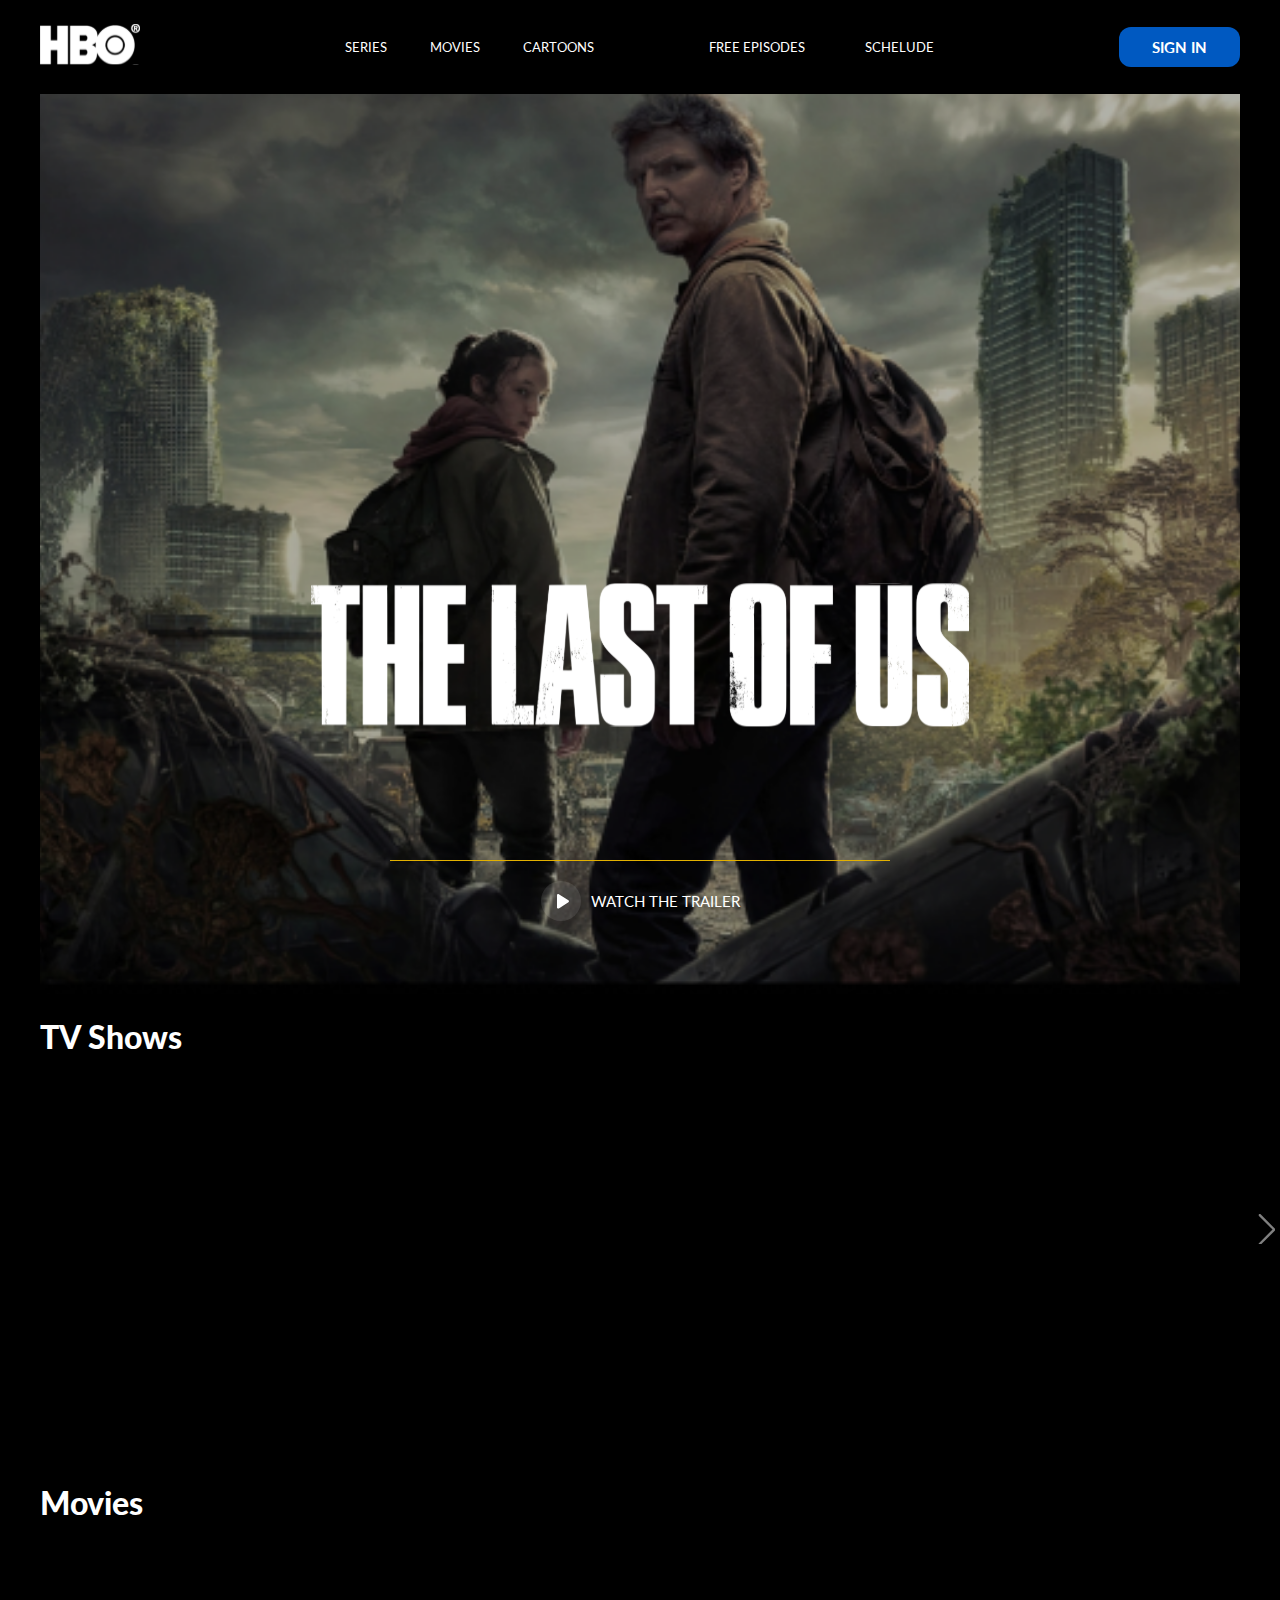
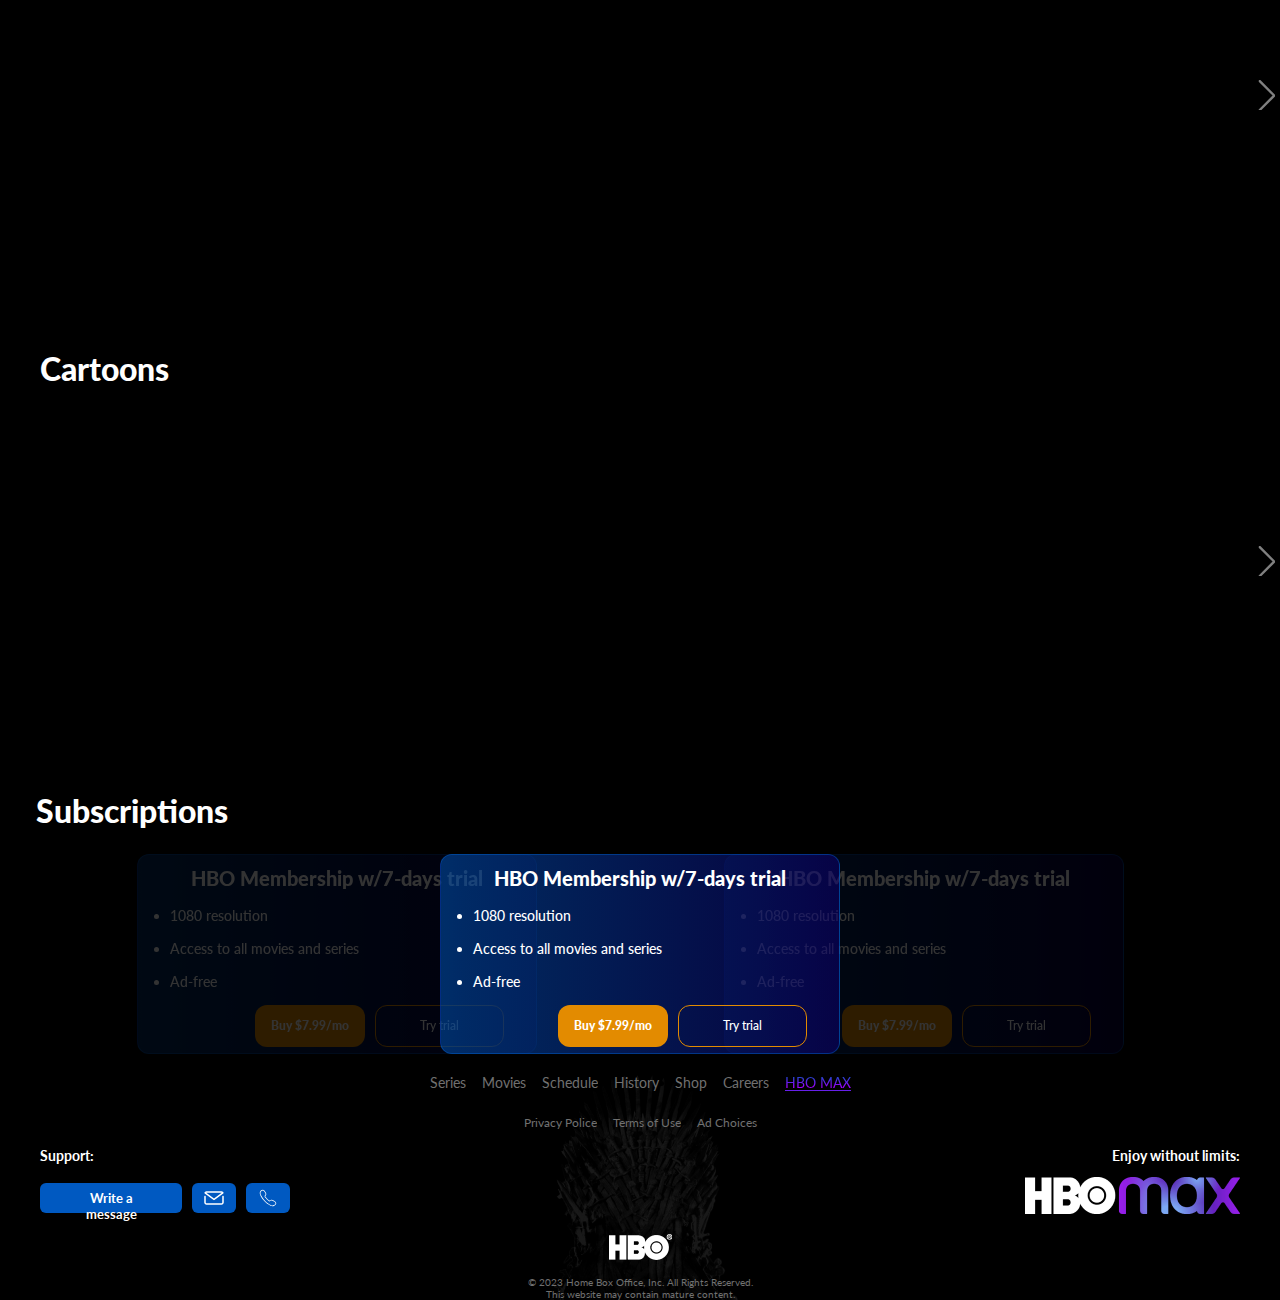
==== commit 818823a7: "addin new files" ====
--- a/lesson 5/index.html
+++ b/lesson 5/index.html
@@ -100,387 +100,32 @@
         </div>
     </section>
 
-    <section class="cards" id="tvshows">
-        <div class="container cards-arrow">
+    <section class="cards">
+        <div class=" container cards-arrow">
             <div class="cards-heading">
                 <h2 class="cards__title">TV Shows</h2>
             </div>
-            <div class="cards-content">
-                <div class="card" style="background-image:url(./assets/img/card-1.png)">
-                    <div class="card-inside">
-                        <div class="card-visible">
-                            <div class="card-rating">
-                                <div class="star"><img src="./assets/img/rating.svg" alt=""></div>
-                                <div class="number">8.1</div>
-                            </div>
-                            <p class="card-year">2022</p>
-                        </div>
-                        <p class="season">Season 1</p>
-                        <h3 class="card-title">House of the Dragon</h3>
-                        <p class="card-subtitle">An internal succession war within House Targaryen at the height of its
-                            power, 172 years before the birth of Daenerys
-                            Targaryen.</p>
-                        <button class="card-button">WATCH</button>
-                    </div>
-                </div>
-                <div class="card" style="background-image:url(./assets/img/card-2.png)">
-                    <div class="card-inside">
-                        <div class="card-visible">
-                            <div class="card-rating">
-                                <div class="star"><img src="./assets/img/rating.svg" alt=""></div>
-                                <div class="number">8.1</div>
-                            </div>
-                            <p class="card-year">2022</p>
-                        </div>
-                        <p class="season">Season 1</p>
-                        <h3 class="card-title">House of the Dragon</h3>
-                        <p class="card-subtitle">An internal succession war within House Targaryen at the height of its
-                            power, 172 years before the birth of Daenerys
-                            Targaryen.</p>
-                        <button class="card-button">WATCH</button>
-                    </div>
-                </div>
-                <div class="card" style="background-image:url(./assets/img/card-3.png)">
-                    <div class="card-inside">
-                        <div class="card-visible">
-                            <div class="card-rating">
-                                <div class="star"><img src="./assets/img/rating.svg" alt=""></div>
-                                <div class="number">8.1</div>
-                            </div>
-                            <p class="card-year">2022</p>
-                        </div>
-                        <p class="season">Season 1</p>
-                        <h3 class="card-title">House of the Dragon</h3>
-                        <p class="card-subtitle">An internal succession war within House Targaryen at the height of its
-                            power, 172 years before the birth of Daenerys
-                            Targaryen.</p>
-                        <button class="card-button">WATCH</button>
-                    </div>
-                </div>
-                <div class="card" style="background-image:url(./assets/img/card-4.png)">
-                    <div class="card-inside">
-                        <div class="card-visible">
-                            <div class="card-rating">
-                                <div class="star"><img src="./assets/img/rating.svg" alt=""></div>
-                                <div class="number">8.1</div>
-                            </div>
-                            <p class="card-year">2022</p>
-                        </div>
-                        <p class="season">Season 1</p>
-                        <h3 class="card-title">House of the Dragon</h3>
-                        <p class="card-subtitle">An internal succession war within House Targaryen at the height of its
-                            power, 172 years before the birth of Daenerys
-                            Targaryen.</p>
-                        <button class="card-button">WATCH</button>
-                    </div>
-                </div>
-                <div class="card" style="background-image:url(./assets/img/card-5.png)">
-                    <div class="card-inside">
-                        <div class="card-visible">
-                            <div class="card-rating">
-                                <div class="star"><img src="./assets/img/rating.svg" alt=""></div>
-                                <div class="number">8.1</div>
-                            </div>
-                            <p class="card-year">2022</p>
-                        </div>
-                        <p class="season">Season 1</p>
-                        <h3 class="card-title">House of the Dragon</h3>
-                        <p class="card-subtitle">An internal succession war within House Targaryen at the height of its
-                            power, 172 years before the birth of Daenerys
-                            Targaryen.</p>
-                        <button class="card-button">WATCH</button>
-                    </div>
-                </div>
-                <div class="card" style="background-image:url(./assets/img/card-6.png)">
-                    <div class="card-inside">
-                        <div class="card-visible">
-                            <div class="card-rating">
-                                <div class="star"><img src="./assets/img/rating.svg" alt=""></div>
-                                <div class="number">8.1</div>
-                            </div>
-                            <p class="card-year">2022</p>
-                        </div>
-                        <p class="season">Season 1</p>
-                        <h3 class="card-title">House of the Dragon</h3>
-                        <p class="card-subtitle">An internal succession war within House Targaryen at the height of its
-                            power, 172 years before the birth of Daenerys
-                            Targaryen.</p>
-                        <button class="card-button">WATCH</button>
-                    </div>
-                </div>
-                <div class="card" style="background-image:url(./assets/img/card-1.png)">
-                    <div class="card-inside">
-                        <div class="card-visible">
-                            <div class="card-rating">
-                                <div class="star"><img src="./assets/img/rating.svg" alt=""></div>
-                                <div class="number">8.1</div>
-                            </div>
-                            <p class="card-year">2022</p>
-                        </div>
-                        <p class="season">Season 1</p>
-                        <h3 class="card-title">House of the Dragon</h3>
-                        <p class="card-subtitle">An internal succession war within House Targaryen at the height of its
-                            power, 172 years before the birth of Daenerys
-                            Targaryen.</p>
-                        <button class="card-button">WATCH</button>
-                    </div>
-                </div>
-            </div>
-        </div>
-    </section>
-    <section class="cards" id="movies">
+            <div class="cards-content" id="tvshows">
+            </div>
+        </div>
+    </section>
+    <section class="cards">
         <div class="container cards-arrow">
             <div class="cards-heading">
                 <h2 class="cards__title">Movies</h2>
             </div>
-            <div class="cards-content">
-                <div class="card" style="background-image:url(./assets/img/card-7.png)">
-                    <div class="card-inside">
-                        <div class="card-visible">
-                            <div class="card-rating">
-                                <div class="star"><img src="./assets/img/rating.svg" alt=""></div>
-                                <div class="number">8.1</div>
-                            </div>
-                            <p class="card-year">2022</p>
-                        </div>
-                        <p class="season">Season 1</p>
-                        <h3 class="card-title">House of the Dragon</h3>
-                        <p class="card-subtitle">An internal succession war within House Targaryen at the height of its
-                            power, 172 years before the birth of Daenerys
-                            Targaryen.</p>
-                        <button class="card-button">WATCH</button>
-                    </div>
-                </div>
-                <div class="card" style="background-image:url(./assets/img/card-8.png)">
-                    <div class="card-inside">
-                        <div class="card-visible">
-                            <div class="card-rating">
-                                <div class="star"><img src="./assets/img/rating.svg" alt=""></div>
-                                <div class="number">8.1</div>
-                            </div>
-                            <p class="card-year">2022</p>
-                        </div>
-                        <p class="season">Season 1</p>
-                        <h3 class="card-title">House of the Dragon</h3>
-                        <p class="card-subtitle">An internal succession war within House Targaryen at the height of its
-                            power, 172 years before the birth of Daenerys
-                            Targaryen.</p>
-                        <button class="card-button">WATCH</button>
-                    </div>
-                </div>
-                <div class="card" style="background-image:url(./assets/img/card-9.png)">
-                    <div class="card-inside">
-                        <div class="card-visible">
-                            <div class="card-rating">
-                                <div class="star"><img src="./assets/img/rating.svg" alt=""></div>
-                                <div class="number">8.1</div>
-                            </div>
-                            <p class="card-year">2022</p>
-                        </div>
-                        <p class="season">Season 1</p>
-                        <h3 class="card-title">House of the Dragon</h3>
-                        <p class="card-subtitle">An internal succession war within House Targaryen at the height of its
-                            power, 172 years before the birth of Daenerys
-                            Targaryen.</p>
-                        <button class="card-button">WATCH</button>
-                    </div>
-                </div>
-                <div class="card" style="background-image:url(./assets/img/card-7.png)">
-                    <div class="card-inside">
-                        <div class="card-visible">
-                            <div class="card-rating">
-                                <div class="star"><img src="./assets/img/rating.svg" alt=""></div>
-                                <div class="number">8.1</div>
-                            </div>
-                            <p class="card-year">2022</p>
-                        </div>
-                        <p class="season">Season 1</p>
-                        <h3 class="card-title">House of the Dragon</h3>
-                        <p class="card-subtitle">An internal succession war within House Targaryen at the height of its
-                            power, 172 years before the birth of Daenerys
-                            Targaryen.</p>
-                        <button class="card-button">WATCH</button>
-                    </div>
-                </div>
-                <div class="card" style="background-image:url(./assets/img/card-8.png)">
-                    <div class="card-inside">
-                        <div class="card-visible">
-                            <div class="card-rating">
-                                <div class="star"><img src="./assets/img/rating.svg" alt=""></div>
-                                <div class="number">8.1</div>
-                            </div>
-                            <p class="card-year">2022</p>
-                        </div>
-                        <p class="season">Season 1</p>
-                        <h3 class="card-title">House of the Dragon</h3>
-                        <p class="card-subtitle">An internal succession war within House Targaryen at the height of its
-                            power, 172 years before the birth of Daenerys
-                            Targaryen.</p>
-                        <button class="card-button">WATCH</button>
-                    </div>
-                </div>
-                <div class="card" style="background-image:url(./assets/img/card-9.png)">
-                    <div class="card-inside">
-                        <div class="card-visible">
-                            <div class="card-rating">
-                                <div class="star"><img src="./assets/img/rating.svg" alt=""></div>
-                                <div class="number">8.1</div>
-                            </div>
-                            <p class="card-year">2022</p>
-                        </div>
-                        <p class="season">Season 1</p>
-                        <h3 class="card-title">House of the Dragon</h3>
-                        <p class="card-subtitle">An internal succession war within House Targaryen at the height of its
-                            power, 172 years before the birth of Daenerys
-                            Targaryen.</p>
-                        <button class="card-button">WATCH</button>
-                    </div>
-                </div>
-                <div class="card" style="background-image:url(./assets/img/card-7.png)">
-                    <div class="card-inside">
-                        <div class="card-visible">
-                            <div class="card-rating">
-                                <div class="star"><img src="./assets/img/rating.svg" alt=""></div>
-                                <div class="number">8.1</div>
-                            </div>
-                            <p class="card-year">2022</p>
-                        </div>
-                        <p class="season">Season 1</p>
-                        <h3 class="card-title">House of the Dragon</h3>
-                        <p class="card-subtitle">An internal succession war within House Targaryen at the height of its
-                            power, 172 years before the birth of Daenerys
-                            Targaryen.</p>
-                        <button class="card-button">WATCH</button>
-                    </div>
-                </div>
-            </div>
-        </div>
-    </section>
-    <section class="cards" id="cartoons">
+            <div class="cards-content" id="movies">
+
+            </div>
+        </div>
+    </section>
+    <section class="cards">
         <div class="container cards-arrow">
             <div class="cards-heading">
                 <h2 class="cards__title">Cartoons</h2>
             </div>
-            <div class="cards-content">
-                <div class="card" style="background-image:url(./assets/img/card-10.png)">
-                    <div class="card-inside">
-                        <div class="card-visible">
-                            <div class="card-rating">
-                                <div class="star"><img src="./assets/img/rating.svg" alt=""></div>
-                                <div class="number">8.1</div>
-                            </div>
-                            <p class="card-year">2022</p>
-                        </div>
-                        <p class="season">Season 1</p>
-                        <h3 class="card-title">House of the Dragon</h3>
-                        <p class="card-subtitle">An internal succession war within House Targaryen at the height of its
-                            power, 172 years before the birth of Daenerys
-                            Targaryen.</p>
-                        <button class="card-button">WATCH</button>
-                    </div>
-                </div>
-                <div class="card" style="background-image:url(./assets/img/card-11.png)">
-                    <div class="card-inside">
-                        <div class="card-visible">
-                            <div class="card-rating">
-                                <div class="star"><img src="./assets/img/rating.svg" alt=""></div>
-                                <div class="number">8.1</div>
-                            </div>
-                            <p class="card-year">2022</p>
-                        </div>
-                        <p class="season">Season 1</p>
-                        <h3 class="card-title">House of the Dragon</h3>
-                        <p class="card-subtitle">An internal succession war within House Targaryen at the height of its
-                            power, 172 years before the birth of Daenerys
-                            Targaryen.</p>
-                        <button class="card-button">WATCH</button>
-                    </div>
-                </div>
-                <div class="card" style="background-image:url(./assets/img/card-12.png)">
-                    <div class="card-inside">
-                        <div class="card-visible">
-                            <div class="card-rating">
-                                <div class="star"><img src="./assets/img/rating.svg" alt=""></div>
-                                <div class="number">8.1</div>
-                            </div>
-                            <p class="card-year">2022</p>
-                        </div>
-                        <p class="season">Season 1</p>
-                        <h3 class="card-title">House of the Dragon</h3>
-                        <p class="card-subtitle">An internal succession war within House Targaryen at the height of its
-                            power, 172 years before the birth of Daenerys
-                            Targaryen.</p>
-                        <button class="card-button">WATCH</button>
-                    </div>
-                </div>
-                <div class="card" style="background-image:url(./assets/img/card-10.png)">
-                    <div class="card-inside">
-                        <div class="card-visible">
-                            <div class="card-rating">
-                                <div class="star"><img src="./assets/img/rating.svg" alt=""></div>
-                                <div class="number">8.1</div>
-                            </div>
-                            <p class="card-year">2022</p>
-                        </div>
-                        <p class="season">Season 1</p>
-                        <h3 class="card-title">House of the Dragon</h3>
-                        <p class="card-subtitle">An internal succession war within House Targaryen at the height of its
-                            power, 172 years before the birth of Daenerys
-                            Targaryen.</p>
-                        <button class="card-button">WATCH</button>
-                    </div>
-                </div>
-                <div class="card" style="background-image:url(./assets/img/card-11.png)">
-                    <div class="card-inside">
-                        <div class="card-visible">
-                            <div class="card-rating">
-                                <div class="star"><img src="./assets/img/rating.svg" alt=""></div>
-                                <div class="number">8.1</div>
-                            </div>
-                            <p class="card-year">2022</p>
-                        </div>
-                        <p class="season">Season 1</p>
-                        <h3 class="card-title">House of the Dragon</h3>
-                        <p class="card-subtitle">An internal succession war within House Targaryen at the height of its
-                            power, 172 years before the birth of Daenerys
-                            Targaryen.</p>
-                        <button class="card-button">WATCH</button>
-                    </div>
-                </div>
-                <div class="card" style="background-image:url(./assets/img/card-12.png)">
-                    <div class="card-inside">
-                        <div class="card-visible">
-                            <div class="card-rating">
-                                <div class="star"><img src="./assets/img/rating.svg" alt=""></div>
-                                <div class="number">8.1</div>
-                            </div>
-                            <p class="card-year">2022</p>
-                        </div>
-                        <p class="season">Season 1</p>
-                        <h3 class="card-title">House of the Dragon</h3>
-                        <p class="card-subtitle">An internal succession war within House Targaryen at the height of its
-                            power, 172 years before the birth of Daenerys
-                            Targaryen.</p>
-                        <button class="card-button">WATCH</button>
-                    </div>
-                </div>
-                <div class="card" style="background-image:url(./assets/img/card-10.png)">
-                    <div class="card-inside">
-                        <div class="card-visible">
-                            <div class="card-rating">
-                                <div class="star"><img src="./assets/img/rating.svg" alt=""></div>
-                                <div class="number">8.1</div>
-                            </div>
-                            <p class="card-year">2022</p>
-                        </div>
-                        <p class="season">Season 1</p>
-                        <h3 class="card-title">House of the Dragon</h3>
-                        <p class="card-subtitle">An internal succession war within House Targaryen at the height of its
-                            power, 172 years before the birth of Daenerys
-                            Targaryen.</p>
-                        <button class="card-button">WATCH</button>
-                    </div>
-                </div>
+            <div class="cards-content" id="cartoons">
+
             </div>
         </div>
     </section>
@@ -582,6 +227,7 @@
         </div>
     </footer>
     <script src="./index.js"></script>
+    <script src="./data.js"></script>
 </body>
 
 </html>--- a/lesson 5/style.css
+++ b/lesson 5/style.css
@@ -271,6 +271,8 @@
     margin-right: 24px;
     height: 300px;
     border-radius: 12px;
+    background-position: center;
+    background-size: cover;
 }
 
 .card:last-child {
@@ -297,12 +299,14 @@
     height: 300px;
     background: rgba(255, 255, 255, 0.15);
     backdrop-filter: blur(5px);
+    opacity: 1;
+    border-radius: 12px;
+    width: 200px;
     opacity: 0;
-    border-radius: 12px;
 }
 
 .card-inside:hover {
-    opacity: 1;
+    opacity: 1 !important;
     transition: 0.4s;
 }
 
@@ -346,7 +350,7 @@
     font-family: 'Lato';
     font-style: normal;
     font-weight: 900;
-    font-size: 18px;
+    font-size: 14px;
     line-height: 22px;
     /* identical to box height */
     white-space: nowrap;
@@ -354,6 +358,7 @@
     margin-bottom: 7px;
 }
 
+
 .hbo-max {
     display: none;
 }
@@ -366,7 +371,7 @@
     line-height: 13px;
 
     color: #E8E8E8;
-    margin-bottom: 48px;
+
 }
 
 .card-button {
@@ -384,7 +389,9 @@
     padding-right: 20px;
     text-align: right;
     color: #FFFFFF;
-    position: relative;
+    position: absolute;
+    bottom: 10px;
+    right: 10px;
 }
 
 .card-button::before {
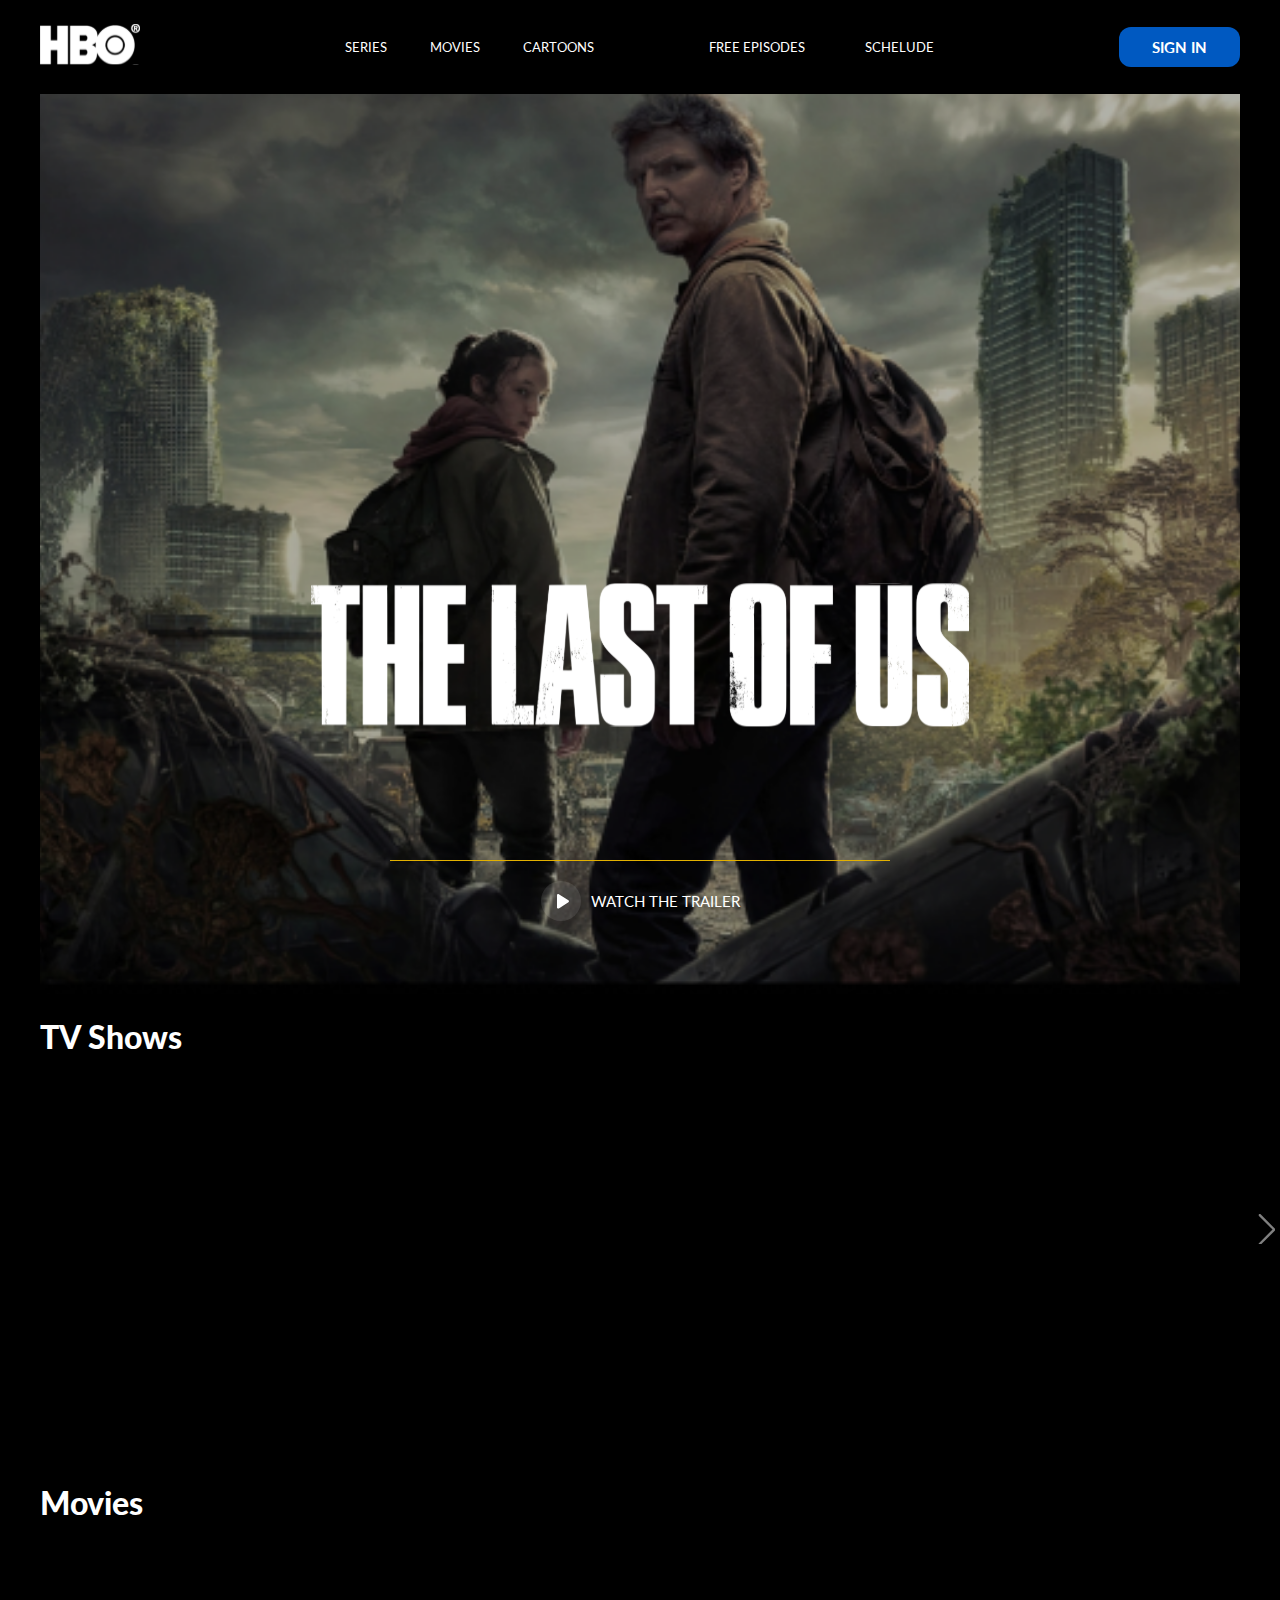
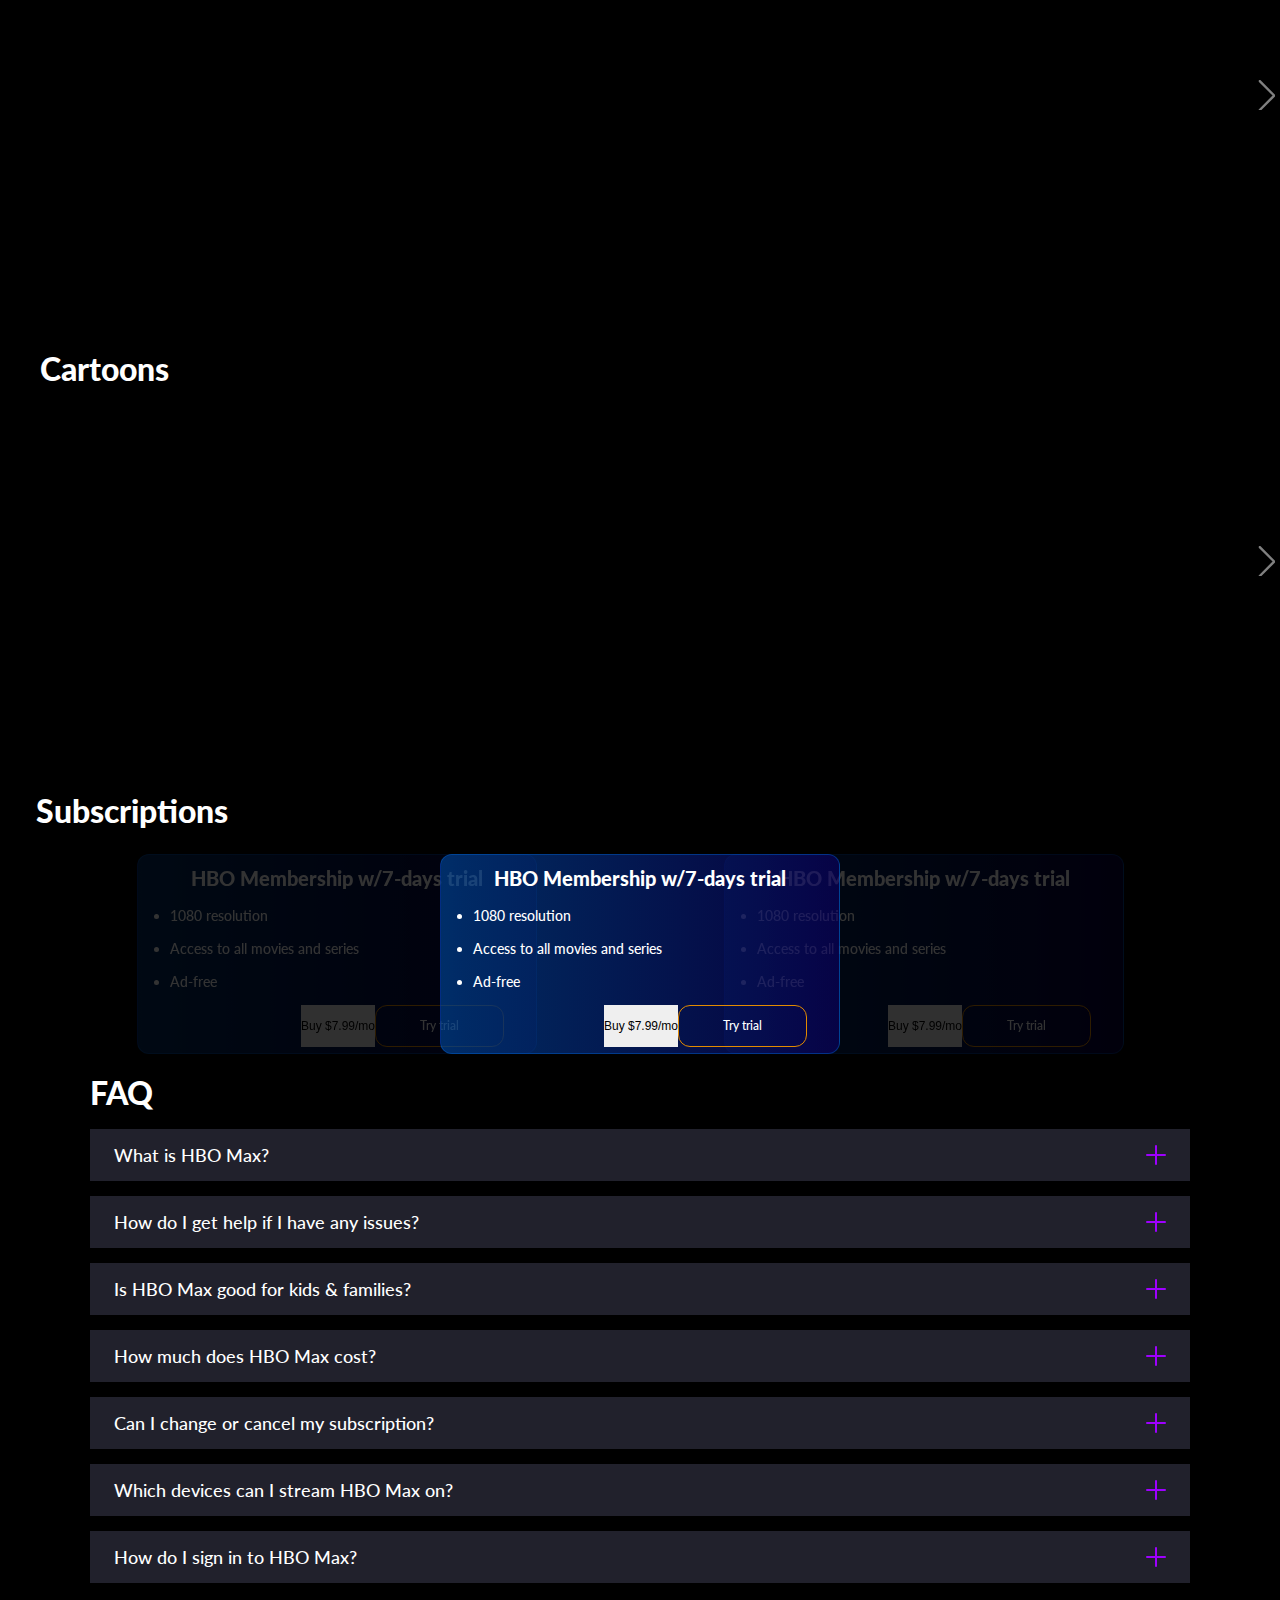
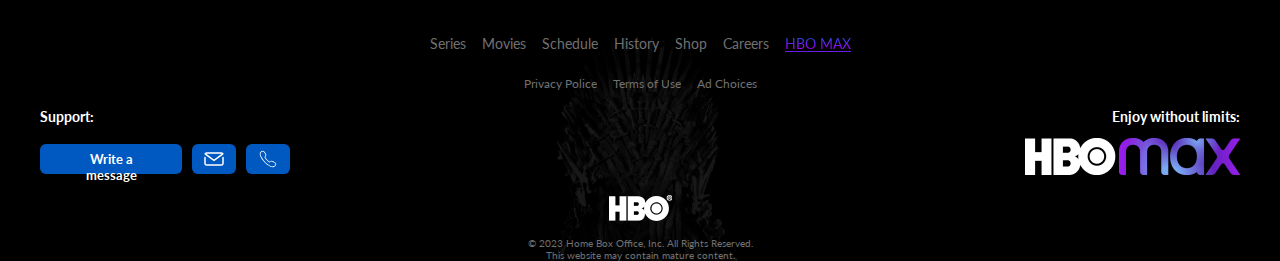
==== commit 79f23137: "Add files via upload" ====
--- a/lesson 5/index.html
+++ b/lesson 5/index.html
@@ -15,6 +15,7 @@
 <body>
     <header class="header">
         <div class="container">
+
             <div class="header__HBO">
                 <img src="./assets/img/header-logo.svg" alt="header-logo" class="header__logo">
             </div>
@@ -28,9 +29,11 @@
                 </div>
                 <div class="header__content-schelude">
                     <ul class="schelude__list">
-                        <li class="schelude__link"><a href="index1.html" class="content__series-link">FREE EPISODES</a>
+                        <li class="schelude__link"><a href="index1.html" class="content__series-link">FREE
+                                EPISODES</a>
                         </li>
-                        <li class="schelude__link"><a href="index3.html" class="content__series-link">SCHELUDE</a></li>
+                        <li class="schelude__link"><a href="index3.html" class="content__series-link">SCHELUDE</a>
+                        </li>
                     </ul>
                 </div>
             </nav>
@@ -42,16 +45,18 @@
                 <span class="line"></span>
                 <span class="line"></span>
             </div>
-        </div>
-        <div class="content-menu no">
-            <ul class="menu-list">
-                <li class="menu-list__item"><a href="" class="content-menu__link">SERIES</a></li>
-                <li class="menu-list__item"><a href="" class="content-menu__link">MOVIES</a></li>
-                <li class="menu-list__item"><a href="" class="content-menu__link">SCHEDULE</a></li>
-                <li class="menu-list__item"><a href="" class="content-menu__link">FREE EPISODES</a></li>
-            </ul>
-            <button class="content-menu_button">SIGN IN</button>
-        </div>
+            <div class="content-menu no">
+                <ul class="menu-list">
+                    <li class="menu-list__item"><a href="" class="content-menu__link">SERIES</a></li>
+                    <li class="menu-list__item"><a href="" class="content-menu__link">MOVIES</a></li>
+                    <li class="menu-list__item"><a href="" class="content-menu__link">SCHEDULE</a></li>
+                    <li class="menu-list__item"><a href="" class="content-menu__link">FREE EPISODES</a></li>
+                </ul>
+                <button class="content-menu_button">SIGN IN</button>
+            </div>
+        </div>
+
+
     </header>
     <section class="sign-up disabled">
         <div class="container">
@@ -129,6 +134,7 @@
             </div>
         </div>
     </section>
+
     <section class="sub">
         <div class="container">
             <div class="sub-title">
@@ -170,6 +176,96 @@
                         <button class="button__sub">Buy $7.99/mo</button>
                         <button class="button__sub-primary">Try trial</button>
                     </div>
+                </div>
+            </div>
+        </div>
+    </section>
+    <section class="faq">
+        <div class="container">
+            <h4 class="faq-title">FAQ</h4>
+            <div class="faq-item">
+                <div class="item-text">
+                    <p class="item-title">What is HBO Max?</p>
+                    <img src="./assets/img/plus.svg" alt="" class="faq-img">
+                </div>
+                <div class="item-subtext ">
+                    <p class="item-subtitle">HBO Max is a blockbuster streaming experience bringing you the
+                        greatest
+                        stories
+                        from Warner Bros., HBO, DC, Cartoon
+                        Network and much more, together for the very first time.</p>
+                </div>
+            </div>
+            <div class="faq-item">
+                <div class="item-text">
+                    <p class="item-title">How do I get help if I have any issues?</p>
+                    <img src="./assets/img/plus.svg" alt="" class="faq-img">
+                </div>
+                <div class="item-subtext ">
+                    <p class="item-subtitle">HBO Max is a blockbuster streaming experience bringing you the greatest
+                        stories
+                        from Warner Bros., HBO, DC, Cartoon
+                        Network and much more, together for the very first time.</p>
+                </div>
+            </div>
+            <div class="faq-item">
+                <div class="item-text">
+                    <p class="item-title">Is HBO Max good for kids & families?</p>
+                    <img src="./assets/img/plus.svg" alt="" class="faq-img">
+                </div>
+                <div class="item-subtext ">
+                    <p class="item-subtitle">HBO Max is a blockbuster streaming experience bringing you the greatest
+                        stories
+                        from Warner Bros., HBO, DC, Cartoon
+                        Network and much more, together for the very first time.</p>
+                </div>
+            </div>
+            <div class="faq-item">
+                <div class="item-text">
+                    <p class="item-title">How much does HBO Max cost?</p>
+                    <img src="./assets/img/plus.svg" alt="" class="faq-img">
+                </div>
+                <div class="item-subtext ">
+                    <p class="item-subtitle">HBO Max is a blockbuster streaming experience bringing you the greatest
+                        stories
+                        from Warner Bros., HBO, DC, Cartoon
+                        Network and much more, together for the very first time.</p>
+                </div>
+            </div>
+            <div class="faq-item">
+                <div class="item-text">
+                    <p class="item-title">Can I change or cancel my subscription?</p>
+                    <img src="./assets/img/plus.svg" alt="" class="faq-img">
+                </div>
+                <div class="item-subtext ">
+                    <p class="item-subtitle">HBO Max is a blockbuster streaming experience bringing you the greatest
+                        stories
+                        from Warner Bros., HBO, DC, Cartoon
+                        Network and much more, together for the very first time.</p>
+                </div>
+            </div>
+            <div class="faq-item">
+                <div class="item-text">
+                    <p class="item-title">Which devices can I stream HBO Max on?</p>
+                    <img src="./assets/img/plus.svg" alt="" class="faq-img">
+                </div>
+                <div class="item-subtext ">
+                    <p class="item-subtitle">HBO Max is a blockbuster streaming experience bringing you the greatest
+                        stories
+                        from Warner Bros., HBO, DC, Cartoon
+                        Network and much more, together for the very first time.</p>
+                </div>
+            </div>
+            <div class="faq-item">
+                <div class="item-text">
+                    <p class="item-title">How do I sign in to HBO Max?</p>
+                    <img src="./assets/img/plus.svg" alt="" class="faq-img">
+                </div>
+                <div class="item-subtext ">
+                    <p class="item-subtitle">HBO Max is a blockbuster streaming experience bringing you the greatest
+                        stories
+                        from Warner Bros., HBO, DC, Cartoon
+                        Network and much more, together for the very first time.</p>
                 </div>
             </div>
         </div>
--- a/lesson 5/style.css
+++ b/lesson 5/style.css
@@ -306,7 +306,7 @@
 }
 
 .card-inside:hover {
-    opacity: 1 !important;
+    opacity: 1;
     transition: 0.4s;
 }
 
@@ -505,11 +505,21 @@
     display: flex;
     justify-content: center;
     flex-direction: column;
-    margin-left: 60px;
+    width: 366px;
+
     margin-bottom: 14px;
-}
-
-.button__sub {
+    position: absolute;
+    z-index: 1;
+    top: 94px;
+
+    left: -31px;
+    padding-left: 63px;
+    background-color: #000000;
+}
+
+
+
+.menu-list .button__sub {
     font-family: 'Lato';
     font-style: normal;
     font-weight: 900;
@@ -1053,7 +1063,7 @@
 }
 
 .disabled {
-    opacity: 0;
+    display: none;
 }
 
 .no {
@@ -1123,6 +1133,72 @@
     opacity: 0;
 }
 
+.faq-item {
+    margin-bottom: 15px;
+}
+
+.faq .container {
+    width: 1280px;
+    margin: 0 auto;
+    margin-bottom: 52px;
+}
+
+.faq-title {
+    font-family: Lato;
+    font-size: 32px;
+    font-weight: 900;
+    line-height: 38px;
+    letter-spacing: 0em;
+    text-align: left;
+    color: #FFFFFF;
+    margin-bottom: 17px;
+
+}
+
+.item-subtext {
+    height: 0;
+    opacity: 0;
+    transition: 0.3s ease-in;
+    background-color: #21212C;
+}
+
+.item-title {
+    font-family: Lato;
+    font-size: 18px;
+    font-weight: 500;
+    line-height: 22px;
+    letter-spacing: 0em;
+    text-align: left;
+    color: #FFFFFF;
+    padding: 15px 0 15px 24px;
+}
+
+.item-text {
+    display: flex;
+    justify-content: space-between;
+    align-items: center;
+    background-color: #21212C;
+    cursor: pointer;
+}
+
+.faq-img {
+    margin-right: 24px;
+}
+
+.item-subtitle {
+    font-family: Lato;
+    font-size: 18px;
+    font-weight: 400;
+    line-height: 22px;
+    letter-spacing: 0em;
+    text-align: left;
+    color: #B7B6DE;
+    background-color: #1B1B24;
+    padding: 14px 0 14px 24px;
+    height: 0;
+
+}
+
 @media (max-width:1281px) {
 
     .header .container {
@@ -1204,7 +1280,9 @@
         width: 1200px;
     }
 
-
+    .faq .container {
+        width: 1100px;
+    }
 
 }
 
@@ -1293,6 +1371,10 @@
     .sub-title {
         width: 900px;
     }
+
+    .faq .container {
+        width: 900px;
+    }
 }
 
 @media (max-width:1021px) {
@@ -1463,6 +1545,10 @@
     .sub-title {
         width: 850px;
     }
+
+    .faq .container {
+        width: 850px;
+    }
 }
 
 @media (max-width:926px) {
@@ -1558,6 +1644,10 @@
     .sub-title {
         width: 850px;
     }
+
+    .faq .container {
+        width: 850px;
+    }
 }
 
 @media (max-width:926px) {
@@ -1660,6 +1750,9 @@
         height: 100%;
     }
 
+
+
+
     .header__content-series {
         margin-right: 50px;
     }
@@ -1675,7 +1768,7 @@
 
     .sub__cards-first {
         width: 300px;
-        height: 150px;
+        height: 120px;
     }
 
     .sub__cards-second {
@@ -1689,7 +1782,7 @@
     }
 
     .card__title {
-        font-size: 17px;
+        font-size: 13px;
         margin-bottom: 0px;
         margin-top: 5px;
     }
@@ -1699,16 +1792,18 @@
     }
 
     .sub__list-item {
-        font-size: 13px;
+        font-size: 12px;
     }
 
     .button__sub {
-        font-size: 11px;
+        font-size: 7px;
         padding: 4px 22px;
+
+
     }
 
     .button__sub-primary {
-        font-size: 11px;
+        font-size: 6px;
         padding: 4px 22px;
     }
 
@@ -1768,7 +1863,184 @@
     .hero-img {
         height: 70%;
     }
-}
+
+    .faq .container {
+        width: 600px;
+    }
+}
+
+@media (max-width:671px) {
+    .hero-img {
+        height: 100%;
+    }
+
+
+
+    .header__content-series {
+        margin-right: 50px;
+    }
+
+    .header .container {
+        width: 500px;
+        margin: 0 auto;
+    }
+
+    .hero-line_cursor {
+        left: 200px;
+    }
+
+    .sub__cards-first {
+        width: 500px;
+        height: 224px;
+        transform: translate(-20px);
+        background: linear-gradient(90deg, rgba(0, 89, 193, 0.25) 0%, rgba(13, 0, 123, 0.25) 100%);
+        border: 1px solid rgba(0, 89, 193, 0.5);
+        border-radius: 12px;
+        opacity: 1;
+    }
+
+    .sub__cards-second {
+        width: 500px;
+        height: 224px;
+        transform: translate(-20px);
+        background: linear-gradient(90deg, rgba(0, 89, 193, 0.25) 0%, rgba(13, 0, 123, 0.25) 100%);
+        border: 1px solid rgba(0, 89, 193, 0.5);
+        border-radius: 12px;
+        opacity: 1;
+    }
+
+    .sub__cards-third {
+        width: 500px;
+        height: 224px;
+        transform: translate(-20px);
+        background: linear-gradient(90deg, rgba(0, 89, 193, 0.25) 0%, rgba(13, 0, 123, 0.25) 100%);
+        border: 1px solid rgba(0, 89, 193, 0.5);
+        border-radius: 12px;
+        opacity: 1;
+    }
+
+    .card__title {
+
+        font-size: 22px;
+        margin-bottom: 0px;
+        margin-top: 5px;
+    }
+
+    .sub__list-item {
+        font-size: 22px;
+    }
+
+    .sub__card-list {
+        margin-top: 5px;
+    }
+
+    .sub__list-item {
+        font-size: 12px;
+    }
+
+    .sub__cards {
+        display: flex;
+        flex-direction: column;
+        justify-content: center;
+    }
+
+
+
+    .sub__list-item {
+        margin-bottom: 1px;
+        font-size: 18px;
+        display: flex;
+        justify-content: center;
+        margin-top: 10px;
+
+    }
+
+    .hero .container {
+        width: 500px;
+
+        margin: 0 auto;
+    }
+
+    .cards .container {
+        width: 500px;
+
+        margin: 0 auto;
+    }
+
+    .sub .container {
+        width: 500px;
+
+        margin: 0 auto;
+    }
+
+    .footer .container {
+        width: 500px;
+
+        margin: 0 auto;
+    }
+
+    .sub__buttons {
+        margin-top: 40px;
+        margin-left: 20px;
+    }
+
+    .header__content-series {
+        margin-right: 10px;
+    }
+
+    .content__list {
+        margin-right: 10px;
+        font-size: 0;
+    }
+
+    .content__series-link {
+        font-size: 10px;
+    }
+
+    .button__sign {
+        padding: 9px 26px;
+        font-size: 11px;
+    }
+
+    .schelude__link {
+        margin-right: -15px;
+    }
+
+    .sub-title {
+        width: 500px;
+    }
+
+    .hero-line_cursor {
+        left: 12px;
+    }
+
+    .hero-img {
+        height: 69%;
+        position: relative;
+        top: 0;
+        right: 76px;
+    }
+
+    .hero-line {
+        width: 475px;
+    }
+
+    .button__sub {
+        width: 200px;
+        font-size: 18px;
+    }
+
+    .button__sub-primary {
+        width: 200px;
+        font-size: 18px;
+    }
+
+    .faq .container {
+        width: 500px;
+    }
+
+}
+
 
 @media (max-width:361px) {
     .hero-img {
@@ -1776,8 +2048,16 @@
         justify-content: center;
         position: relative;
         top: 0;
-        left: -177px;
-
+        left: -148px;
+
+    }
+
+    .content-link {
+        font-size: 10px;
+    }
+
+    .content-big::before {
+        display: none;
     }
 
     .burger {
@@ -1793,6 +2073,7 @@
         margin: 0 auto;
         display: flex;
         align-items: center;
+        position: relative;
     }
 
     .hero-line_cursor {
@@ -1852,7 +2133,9 @@
         margin-bottom: 15px;
     }
 
-    .sub__card-list {}
+    .sub__card-list {
+        margin-right: 90px;
+    }
 
     .sub__list-item {
         font-family: 'Lato';
@@ -1866,14 +2149,13 @@
     }
 
     .button__sub {
-        width: 304px;
+        width: 210px;
         height: 40px;
         font-family: 'Lato';
         font-style: normal;
         font-weight: 900;
-        font-size: 18px;
-        line-height: 22px;
-        /* identical to box height */
+        font-size: 12px;
+        line-height: 17px;
         background: #E38B00;
         border-radius: 12px;
         margin-bottom: 7px;
@@ -1881,18 +2163,16 @@
     }
 
     .button__sub-primary {
-        width: 304px;
+        width: 210px;
         height: 40px;
         font-family: 'Lato';
         font-style: normal;
         font-weight: 900;
-        font-size: 18px;
-        line-height: 22px;
-        /* identical to box height */
-
-
+        font-size: 12px;
+        line-height: 17px;
+        background: transparent;
         border-radius: 12px;
-
+        margin-bottom: 7px;
         color: #FFFFFF;
     }
 
@@ -1925,13 +2205,9 @@
         width: 300px;
     }
 
-    .signin__check-block {}
-
-    .sub__buttons {
-        display: flex;
-        flex-direction: column;
-        margin-left: 20px;
-    }
+
+
+
 
     .content-item {
         margin-right: 10px;
@@ -2016,6 +2292,7 @@
 
     .header__logo {
         margin-left: 32px;
+        position: relative;
     }
 
     .menu-list {
@@ -2057,6 +2334,10 @@
         color: #FFFFFF;
     }
 
+    .faq .container {
+        width: 300px;
+    }
+
 }
 
 
